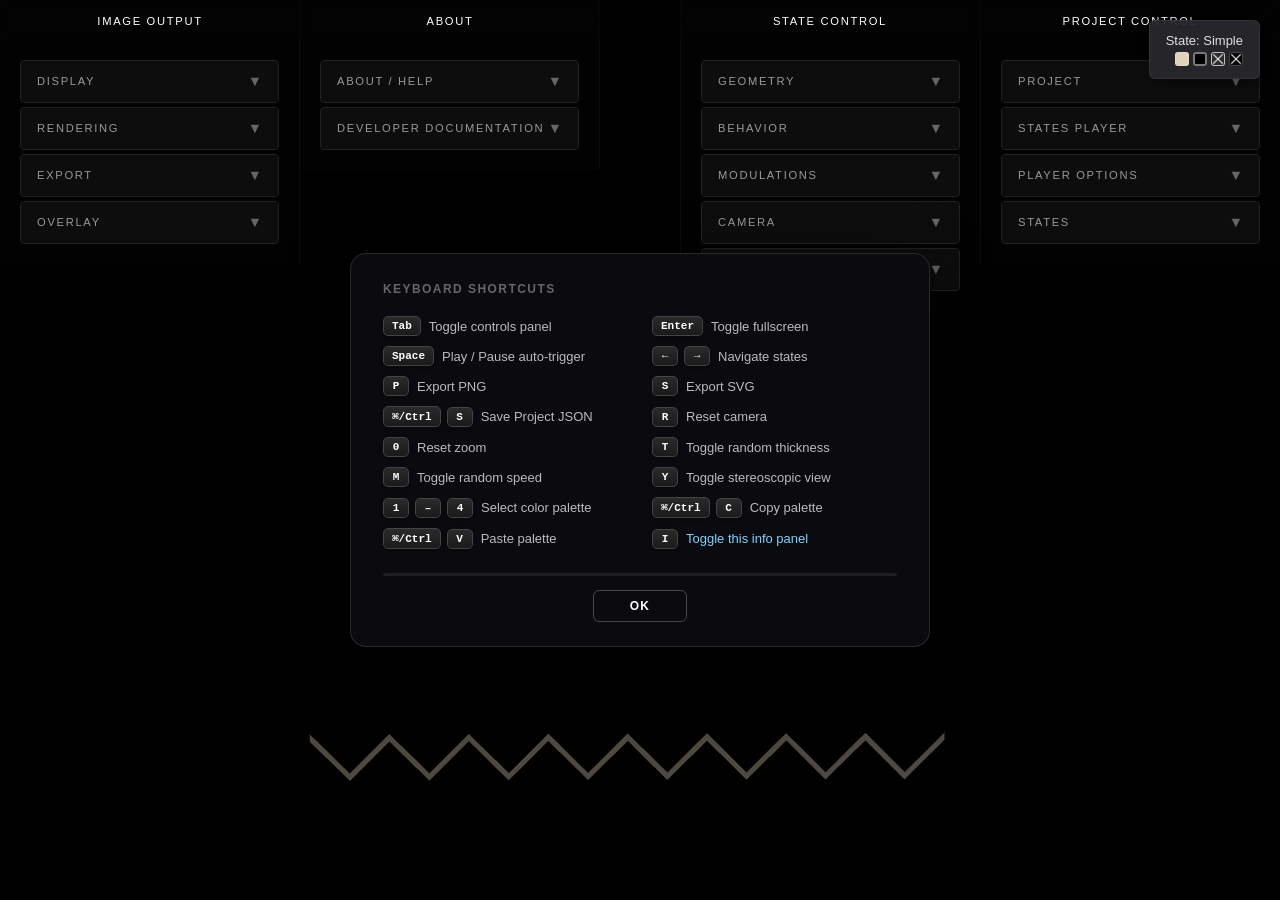
==== index.html @ f97113c0 "Still more UXUI update before decoupling." ====
<!DOCTYPE html>
<html lang="en">
<head>
  <meta charset="UTF-8">
  <meta name="viewport" content="width=device-width, initial-scale=1.0">
  <title>Mapping26</title>
  <link rel="manifest" href="manifest.json">
  <meta name="theme-color" content="#000000">
  <meta name="apple-mobile-web-app-capable" content="yes">
  <meta name="apple-mobile-web-app-status-bar-style" content="black">
  <meta name="apple-mobile-web-app-title" content="Mapping26">
  <link rel="apple-touch-icon" href="assets/icons/icon-192x192.png">

  <!-- Open Graph / Social Preview -->
  <meta property="og:type" content="website">
  <meta property="og:url" content="https://labs.delcourt.ch/mapping26/">
  <meta property="og:title" content="Mapping26">
  <meta property="og:description" content="Generative zigzag space visualizer">
  <meta property="og:image" content="https://labs.delcourt.ch/mapping26/assets/appPreview/social-preview.jpg">
  <meta property="og:image:width" content="1200">
  <meta property="og:image:height" content="630">
  <meta name="twitter:card" content="summary_large_image">
  <meta name="twitter:title" content="Mapping26">
  <meta name="twitter:description" content="Generative zigzag space visualizer">
  <meta name="twitter:image" content="https://labs.delcourt.ch/mapping26/assets/appPreview/social-preview.jpg">

  <!-- External CSS -->
  <link rel="stylesheet" href="css/main.css">
  <link rel="stylesheet" href="css/canvas.css">
  <link rel="stylesheet" href="css/controls.css?v=1.1">
  <link rel="stylesheet" href="css/states.css">
  
  <!-- External Libraries (offline-ready) -->
  <script src="lib/p5.min.js" onerror="this.onerror=null; this.src='https://cdnjs.cloudflare.com/ajax/libs/p5.js/1.9.0/p5.min.js'"></script>
  <script src="lib/CCapture.all.min.js" onerror="this.onerror=null; this.src='https://cdn.jsdelivr.net/npm/ccapture.js@1.1.0/build/CCapture.all.min.js'"></script>
  <script src="lib/jszip.min.js" onerror="this.onerror=null; this.src='https://cdnjs.cloudflare.com/ajax/libs/jszip/3.10.1/jszip.min.js'"></script>
</head>
<body>

  <!-- Top Bar Menu for Column Toggles -->
  <div class="controls-topbar">
    <div class="controls-topbar-item" data-target="controls">
      <span>Image Output</span>
    </div>
    <div class="controls-topbar-item" data-target="controls-middle">
      <span>About</span>
    </div>
    <div class="controls-topbar-item" data-target="controls-state-params">
      <span>State Control</span>
    </div>
    <div class="controls-topbar-item" data-target="controls-right">
      <span>Project Control</span>
    </div>
  </div>

  <div class="controls">

    <!-- Display -->
    <div class="section">
      <div class="section-header" data-section="display">
        <span class="section-title">Display</span>
        <span class="section-toggle">▼</span>
      </div>
      <div class="section-content">
        <div class="section-body">
          <!-- Display Window -->
          <button id="open-display-window">Add Instance</button>
        </div>
      </div>
    </div>

    <!-- Rendering -->
    <div class="section">
      <div class="section-header" data-section="rendering">
        <span class="section-title">Rendering</span>
        <span class="section-toggle">▼</span>
      </div>
      <div class="section-content">
        <div class="section-body">
          <div class="control-group">
            <label><input type="checkbox" id="framebuffer-mode" autocomplete="off">Framebuffer Resolution</label>
          </div>
          <div class="control-group">
            <label>Preset</label>
            <select id="framebuffer-preset" style="width:100%;background:#1a1a1a;border:1px solid #333;color:#ccc;padding:6px;border-radius:3px;font-size:0.85rem;cursor:pointer;">
              <!-- Options populated dynamically from config/uiPresets.json -->
            </select>
          </div>
          <div class="control-group">
            <label>Resolution</label>
            <div style="display:flex;gap:8px;">
              <input type="number" id="framebuffer-width"  value="1920" min="8" step="1" style="flex:1;min-width:0;background:#1a1a1a;border:1px solid #333;color:#ccc;padding:6px;border-radius:3px;font-size:0.85rem;" placeholder="Width"/>
              <span style="color:#666;align-self:center;">×</span>
              <input type="number" id="framebuffer-height" value="1080" min="8" step="1" style="flex:1;min-width:0;background:#1a1a1a;border:1px solid #333;color:#ccc;padding:6px;border-radius:3px;font-size:0.85rem;" placeholder="Height"/>
            </div>
          </div>
          <div class="control-group">
            <label><input type="checkbox" id="canvas-border-visible" autocomplete="off">Show Canvas Border</label>
          </div>
          <div class="control-group">
            <label><input type="checkbox" id="stereoscopic-mode" autocomplete="off">Stereoscopic View (VR)</label>
          </div>
          <div class="control-group">
            <label>Eye Separation</label>
            <div class="slider-row">
              <input type="range" id="eye-separation" min="0" max="100" value="30"/>
              <span class="value-display" id="eye-separation-val">30</span>
            </div>
          </div>
        </div>
      </div>
    </div>

    <!-- Export -->
    <div class="section">
      <div class="section-header" data-section="export">
        <span class="section-title">Export</span>
        <span class="section-toggle">▼</span>
      </div>
      <div class="section-content">
        <div class="section-body">
          <button id="export-png" class="export-btn export-btn-png">Export PNG</button>
          <button id="export-svg" class="export-btn export-btn-svg">Export SVG</button>

          <div class="control-group" style="margin-top:10px;">
            <label>Duration <span style="color:#444">(seconds)</span></label>
            <div class="slider-row">
              <input type="range" id="video-duration" min="1" max="60" value="10"/>
              <span class="value-display" id="video-duration-val">10</span>
            </div>
          </div>
          <div class="control-group">
            <label>Frame Rate <span style="color:#444">(FPS)</span></label>
            <div class="slider-row">
              <input type="range" id="video-fps" min="24" max="60" value="30"/>
              <span class="value-display" id="video-fps-val">30</span>
            </div>
          </div>
          <div class="control-group">
            <label>Format</label>
            <div style="display:flex;gap:8px;margin-top:4px;">
              <button class="cap-btn active" data-format="webm" style="flex:1;width:auto;height:auto;padding:8px;">WebM</button>
              <button class="cap-btn"        data-format="mp4"  style="flex:1;width:auto;height:auto;padding:8px;">MP4</button>
            </div>
          </div>
          <button id="export-video" style="width:100%;padding:12px;background:#5f1a1a;border:1px solid #8b2d2d;color:#ffe8e8;font-size:0.75rem;letter-spacing:0.15em;text-transform:uppercase;border-radius:4px;cursor:pointer;transition:all 0.2s;margin-top:10px;">Export Video</button>
          <div id="video-progress" style="display:none;margin-top:8px;padding:8px;background:rgba(100,50,50,0.3);border-radius:3px;font-size:0.7rem;text-align:center;color:#ffaaaa;">Recording: 0%</div>
        </div>
      </div>
    </div>

    <!-- Overlay -->
    <div class="section">
      <div class="section-header" data-section="overlay">
        <span class="section-title">Overlay</span>
        <span class="section-toggle">▼</span>
      </div>
      <div class="section-content">
        <div class="section-body">
          <!-- Overlay Preset Selector -->
          <div class="control-group" style="margin-top:12px;">
            <label>Preset</label>
            <select id="overlay-preset" style="width:100%;padding:8px;background:#1a1a1a;border:1px solid#333;color:#aaa;font-size:0.75rem;border-radius:4px;cursor:pointer;">
              <option value="">-- Select Preset --</option>
            </select>
          </div>
          
          <input type="file" id="load-overlay-input" accept=".png,.jpg,.jpeg,.svg" style="display:none;">
          
          <div style="margin-top:12px;">
            <button id="overlay-auto-fit" style="width:100%;padding:10px;background:#1a3a1a;border:1px solid #2d5f2d;color:#aaffaa;font-size:0.75rem;letter-spacing:0.12em;text-transform:uppercase;border-radius:4px;cursor:pointer;">Auto-Fit to Canvas</button>
          </div>
          <div class="control-group">
            <label>Scale <span style="color:#444">(%)</span></label>
            <div class="slider-row">
              <input type="range" id="overlay-scale" min="1" max="200" step="1" value="100"/>
              <span class="value-display" id="overlay-scale-val">100</span>
            </div>
          </div>
          <div class="control-group">
            <label>Opacity <span style="color:#444">(%)</span></label>
            <div class="slider-row">
              <input type="range" id="overlay-opacity" min="0" max="100" step="1" value="100"/>
              <span class="value-display" id="overlay-opacity-val">100</span>
            </div>
          </div>
          <div class="control-group">
            <label>Position X <span style="color:#444">(%)</span></label>
            <div class="slider-row">
              <input type="range" id="overlay-x" min="0" max="100" step="1" value="50"/>
              <span class="value-display" id="overlay-x-val">50</span>
            </div>
          </div>
          <div class="control-group">
            <label>Position Y <span style="color:#444">(%)</span></label>
            <div class="slider-row">
              <input type="range" id="overlay-y" min="0" max="100" step="1" value="50"/>
              <span class="value-display" id="overlay-y-val">50</span>
            </div>
          </div>
        </div>
      </div>
    </div>

  </div><!-- /.controls -->

  <div class="controls-middle">

    <!-- About / Help -->
    <div class="section">
      <div class="section-header" data-section="about">
        <span class="section-title">About / Help</span>
        <span class="section-toggle">▼</span>
      </div>
      <div class="section-content">
        <div class="section-body">
          <div class="lang-filter">
            <button class="lang-filter-btn active" data-lang-filter="en">English</button>
            <button class="lang-filter-btn" data-lang-filter="fr">Français</button>
          </div>
          <button id="doc-shortcuts-btn" class="about-btn">Shortcut Keys</button>
          <button id="doc-readme" class="about-btn">README</button>
          <button id="doc-manual-en" class="about-btn" data-lang="en">User Manual</button>
          <button id="doc-manual-fr" class="about-btn hidden" data-lang="fr">Manuel Utilisateur</button>
          <button id="doc-player" class="about-btn">Player README</button>
        </div>
      </div>
    </div>

    <!-- Developer Documentation -->
    <div class="section">
      <div class="section-header" data-section="dev-docs">
        <span class="section-title">Developer Documentation</span>
        <span class="section-toggle">▼</span>
      </div>
      <div class="section-content">
        <div class="section-body">
          <button id="doc-tech-en" class="about-btn" data-lang="en">Technical Documentation</button>
          <button id="doc-tech-fr" class="about-btn hidden" data-lang="fr">Documentation Technique</button>
          <button id="doc-projection-en" class="about-btn" data-lang="en">Projection Matrix Guide</button>
          <button id="doc-projection-fr" class="about-btn hidden" data-lang="fr">Guide Matrices de Projection</button>
          <button id="doc-transitions-en" class="about-btn" data-lang="en">Transition System</button>
          <button id="doc-transitions-fr" class="about-btn hidden" data-lang="fr">Système de Transitions</button>
          <button id="doc-spaceflow" class="about-btn">SpaceFlow Architecture</button>
          <button id="doc-migration" class="about-btn">Migration Strategy</button>
          <button id="doc-patch-system-en" class="about-btn" data-lang="en">Patch System Architecture</button>
          <button id="doc-patch-system-fr" class="about-btn hidden" data-lang="fr">Architecture Système de Patches</button>
          <button id="doc-preset-format" class="about-btn">Preset JSON Format</button>
          <button id="doc-update-presets" class="about-btn">Update Presets Guide</button>
        </div>
      </div>
    </div>

  </div><!-- /.controls-middle -->

  <div class="controls-state-params">

    <!-- Geometry -->
    <div class="section">
      <div class="section-header" data-section="geometry">
        <span class="section-title">Geometry</span>
        <span class="section-toggle">▼</span>
      </div>
      <div class="section-content">
        <div class="section-body">
          <div class="control-group">
            <label>Line Thickness</label>
            <div class="slider-row">
              <input type="range" id="thickness" min="2" max="40" step="0.1" value="24"/>
              <span class="value-display" id="thickness-val">24</span>
            </div>
          </div>
          <div class="control-group">
            <label>Z-Plane Rotation</label>
            <div class="slider-row">
              <input type="range" id="emitter-rotation" min="0" max="360" value="0"/>
              <span class="value-display" id="emitter-rotation-val">0</span>
            </div>
          </div>
          <div class="control-group">
            <label>Scale <span style="color:#444">(%)</span></label>
            <div class="slider-row">
              <input type="range" id="geometry-scale" min="100" max="400" value="100"/>
              <span class="value-display" id="geometry-scale-val">100</span>
            </div>
          </div>
          <div class="control-group">
            <label>Fade Duration <span style="color:#444">(seconds)</span></label>
            <div class="slider-row">
              <input type="range" id="fade-duration" min="0.1" max="3.0" step="0.1" value="1.0"/>
              <span class="value-display" id="fade-duration-val">1.0</span>
            </div>
          </div>

        </div>
      </div>
    </div>

    <!-- Behavior -->
    <div class="section">
      <div class="section-header" data-section="behavior">
        <span class="section-title">Behavior</span>
        <span class="section-toggle">▼</span>
      </div>
      <div class="section-content">
        <div class="section-body">
          <div class="control-group">
            <label>Emit Rate <span style="color:#444">(lines/sec)</span></label>
            <div class="slider-row">
              <input type="range" id="emit-rate" min="0.1" max="10" step="0.1" value="1.5"/>
              <span class="value-display" id="emit-rate-val">1.5</span>
            </div>
          </div>
          <div class="control-group">
            <label>Speed <span style="color:#444">(px/sec)</span></label>
            <div class="slider-row">
              <input type="range" id="speed" min="10" max="500" value="80"/>
              <span class="value-display" id="speed-val">80</span>
            </div>
          </div>
        </div>
      </div>
    </div>

    <!-- Modulations -->
    <div class="section">
      <div class="section-header" data-section="modulations">
        <span class="section-title">Modulations</span>
        <span class="section-toggle">▼</span>
      </div>
      <div class="section-content">
        <div class="section-body">
          <div class="control-group">
            <label><input type="checkbox" id="random-thickness" autocomplete="off">Random Thickness</label>
          </div>
          <div class="control-group">
            <label>Thickness Range <span style="color:#444">(% of base)</span></label>
            <div class="range-slider-container">
              <div class="slider-track-line"></div>
              <input type="range" id="thickness-range-min" min="10" max="400" value="10"/>
              <input type="range" id="thickness-range-max" min="10" max="400" value="200"/>
            </div>
            <div class="range-values">
              <span id="thickness-range-min-val">10%</span>
              <span id="thickness-range-max-val">200%</span>
            </div>
          </div>
          <div class="control-group">
            <label><input type="checkbox" id="random-speed" autocomplete="off">Random Speed</label>
          </div>
          <div class="control-group">
            <label>Speed Range <span style="color:#444">(% of base)</span></label>
            <div class="range-slider-container">
              <div class="slider-track-line"></div>
              <input type="range" id="speed-range-min" min="50" max="200" value="50"/>
              <input type="range" id="speed-range-max" min="50" max="200" value="150"/>
            </div>
            <div class="range-values">
              <span id="speed-range-min-val">50%</span>
              <span id="speed-range-max-val">150%</span>
            </div>
          </div>
        </div>
      </div>
    </div>

    <!-- Camera -->
    <div class="section">
      <div class="section-header" data-section="view">
        <span class="section-title">Camera</span>
        <span class="section-toggle">▼</span>
      </div>
      <div class="section-content">
        <div class="section-body">
          <div class="control-group">
            <label>Field of View</label>
            <div class="slider-row">
              <input type="range" id="fov" min="0.01" max="180" value="60"/>
              <span class="value-display" id="fov-val">60</span>
            </div>
          </div>
          <div class="control-group">
            <label>Clipping Planes</label>
            <div class="range-slider-container">
              <div class="slider-track-line"></div>
              <input type="range" id="near" min="0.01" max="500"   value="0.01"/>
              <input type="range" id="far"  min="500"  max="5000" value="5000"/>
            </div>
            <div class="range-values">
              <span>Near: <span id="near-val">0.01</span></span>
              <span>Far: <span id="far-val">5000</span></span>
            </div>
          </div>
        </div>
      </div>
    </div>

    <!-- Color Palettes -->
    <div class="section">
      <div class="section-header" data-section="palettes">
        <span class="section-title">Color Palettes</span>
        <span class="section-toggle">▼</span>
      </div>
      <div class="section-content">
        <div class="section-body">
          <!-- Palette Selector -->
          <div class="control-group">
            <label>Active Palette</label>
            <div class="palette-selector">
              <button class="palette-btn active" data-palette="0">1</button>
              <button class="palette-btn" data-palette="1">2</button>
              <button class="palette-btn" data-palette="2">3</button>
              <button class="palette-btn" data-palette="3">4</button>
            </div>
            
            <!-- Copy/Paste Palette Buttons -->
            <div class="palette-actions">
              <button id="copy-palette-btn" class="palette-action-btn" title="Copy current palette">
                Copy
              </button>
              <button id="paste-palette-btn" class="palette-action-btn" title="Paste to current palette" disabled>
                Paste
              </button>
            </div>
          </div>
          
          <!-- Color Slots -->
          <div class="palette-editor">
            <div class="color-slot" data-slot="0">
              <label>Color 1</label>
              <div class="color-controls">
                <input type="color" class="color-picker" data-slot="0" value="#000000"/>
                <select class="color-role" data-slot="0">
                  <option value="background">Background</option>
                  <option value="line">Line</option>
                  <option value="none">None</option>
                </select>
              </div>
            </div>
            
            <div class="color-slot" data-slot="1">
              <label>Color 2</label>
              <div class="color-controls">
                <input type="color" class="color-picker" data-slot="1" value="#ffffff"/>
                <select class="color-role" data-slot="1">
                  <option value="background">Background</option>
                  <option value="line" selected>Line</option>
                  <option value="none">None</option>
                </select>
              </div>
            </div>
            
            <div class="color-slot" data-slot="2">
              <label>Color 3</label>
              <div class="color-controls">
                <input type="color" class="color-picker" data-slot="2" value="#888888"/>
                <select class="color-role" data-slot="2">
                  <option value="background">Background</option>
                  <option value="line" selected>Line</option>
                  <option value="none">None</option>
                </select>
              </div>
            </div>
            
            <div class="color-slot" data-slot="3">
              <label>Color 4</label>
              <div class="color-controls">
                <input type="color" class="color-picker" data-slot="3" value="#cccccc"/>
                <select class="color-role" data-slot="3">
                  <option value="background">Background</option>
                  <option value="line" selected>Line</option>
                  <option value="none">None</option>
                </select>
              </div>
            </div>
          </div>
          
          <!-- Z-Offset Slider -->
          <div class="control-group">
            <label>Color Depth Separation <span style="color:#444">(0-500)</span></label>
            <div class="slider-row">
              <input type="range" id="color-slot-z-offset" min="0" max="500" step="10" value="100"/>
              <span class="value-display" id="color-slot-z-offset-val">100</span>
            </div>
          </div>
        </div>
      </div>
    </div>

  </div><!-- /.controls-state-params -->

  <div class="controls-right">

    <!-- Project -->
    <div class="section">
      <div class="section-header" data-section="file">
        <span class="section-title">Project</span>
        <span class="section-toggle">▼</span>
      </div>
      <div class="section-content">
        <div class="section-body">
          <!-- Project Name Display -->
          <div id="project-name-display" style="display:none;padding:10px;background:#0a0a0a;">
            <div id="project-name-text" style="font-size:0.85rem;color:#fff;font-weight:700;word-break:break-word;"></div>
          </div>
          
          <!-- Save/Load JSON -->
          <div style="display: flex; gap: 8px;">
            <button id="save-json" style="flex:1;padding:10px;background:#1a3a1a;border:1px solid #2d5f2d;color:#aaffaa;font-size:0.75rem;letter-spacing:0.12em;text-transform:uppercase;border-radius:4px;cursor:pointer;">Save</button>
            <button id="load-json" style="flex:1;padding:10px;background:#1a1a3a;border:1px solid #2d2d5f;color:#aaaaff;font-size:0.75rem;letter-spacing:0.12em;text-transform:uppercase;border-radius:4px;cursor:pointer;">Load</button>
            <input type="file" id="load-json-input" accept=".json" style="display:none;">
          </div>
          
          <!-- Export Format -->
          <div style="margin-top:12px;padding:10px;background:#1a1a1a;border:1px solid #333;">
            <label style="display:block;font-size:0.7rem;color:#888;text-transform:uppercase;letter-spacing:0.08em;margin-bottom:6px;">Export Format</label>
            <select id="export-format" style="width:100%;padding:8px;background:#0a0a0a;border:1px solid #333;color:#ccc;font-size:0.75rem;font-family:inherit;cursor:pointer;">
              <option value="project">Project (full v2.0 with states)</option>
              <option value="states">States Files (individual JSON files)</option>
            </select>
          </div>
          

        </div>
      </div>
    </div>

    <!-- States player -->
    <div class="section">
      <div class="section-header" data-section="states-player">
        <span class="section-title">States player</span>
        <span class="section-toggle">▼</span>
      </div>
      <div class="section-content">
        <div class="section-body">
          <!-- Auto-Trigger Status (shown when auto-trigger is active) -->
          <div id="auto-trigger-status" class="auto-trigger-status" style="display: none;">
            <div class="status-current">
              <span class="status-label-small">Current:</span>
              <span id="current-state-name" class="current-state-name">—</span>
            </div>
            <div class="status-header">
              <span class="status-label">Next:</span>
              <span id="next-state-name" class="next-state-name">Random State</span>
            </div>
            <div class="progress-bar-container" id="progress-bar-container">
              <div id="progress-bar-fill" class="progress-bar-fill"></div>
              <div id="progress-bar-thumb" class="progress-bar-thumb"></div>
            </div>
            <div class="status-footer">
              <span id="countdown-display" class="countdown-display">0s</span>
              <div class="status-controls">
                <button id="auto-trigger-previous" class="status-control-btn" title="Previous State">⏮</button>
                <button id="auto-trigger-play-pause" class="status-control-btn" title="Play/Pause">⏸</button>
                <button id="auto-trigger-reset" class="status-control-btn" title="Reset Timer">↻</button>
                <button id="auto-trigger-skip" class="status-control-btn" title="Skip to Next">⏭</button>
              </div>
            </div>
          </div>
        </div>
      </div>
    </div>

    <!-- Player options -->
    <div class="section">
      <div class="section-header" data-section="player-options">
        <span class="section-title">Player options</span>
        <span class="section-toggle">▼</span>
      </div>
      <div class="section-content">
        <div class="section-body">
          <!-- Global Speed Control -->
          <div class="control-group">
            <label>Global Speed</label>
            <div class="slider-row">
              <input type="range" id="ambient-speed-master" min="5" max="100" value="100"/>
              <span class="value-display"><span id="ambient-speed-master-val">100</span>%</span>
            </div>
          </div>
          
          <!-- Transition Duration Controls -->
          <div style="margin-top: 16px; padding-top: 16px; border-top: 1px solid #333;">
            <div class="control-group">
              <label>State Transition <span style="color:#444">(seconds)</span></label>
              <div class="slider-row">
                <input type="range" id="state-transition-duration" min="0" max="240" step="1" value="180"/>
                <span class="value-display" id="state-transition-duration-val">180</span>
              </div>
            </div>
            <div class="control-group">
              <label>Color Transition <span style="color:#444">(seconds)</span></label>
              <div class="slider-row">
                <input type="range" id="color-transition-duration" min="0" max="30" step="0.1" value="3"/>
                <span class="value-display" id="color-transition-duration-val">3</span>
              </div>
            </div>
            <div class="control-group">
              <label>Color Random Seed <span style="color:#444">(1-9999)</span></label>
              <div class="slider-row">
                <input type="range" id="color-random-seed" min="1" max="9999" step="1" value="1"/>
                <span class="value-display" id="color-random-seed-val">1</span>
              </div>
            </div>
          </div>
          
          <!-- Auto-Trigger Controls -->
          <div style="margin-top: 16px; padding-top: 16px; border-top: 1px solid #333;">
            <div class="control-group">
              <label><input type="checkbox" id="auto-trigger-states" autocomplete="off"> Auto-Trigger Frq (s)</label>
            </div>
            <div class="control-group">
              <!-- <label> Frq<span style="color:#444">(s)</span></label> -->
              <div class="slider-row">
                <input type="range" id="auto-trigger-frequency" min="5" max="240" step="1" value="30"/>
                <span class="value-display" id="auto-trigger-frequency-val">30</span>
              </div>
            </div>
          </div>
        </div>
      </div>
    </div>

    <!-- States -->
    <div class="section">
      <div class="section-header" data-section="states">
        <span class="section-title">States</span>
        <span class="section-toggle">▼</span>
      </div>
      <div class="section-content">
        <div class="section-body">
          <!-- State Management -->
          <div class="state-panel">
            <div id="state-list-container" class="state-list-container">
              <!-- States will be dynamically inserted here -->
            </div>
            
            <div class="state-controls">
              <button id="new-state-btn" class="state-control-btn new-state">
                <span class="icon-new"></span> New
              </button>
              <button id="import-state-btn" class="state-control-btn">
                <span class="icon-import"></span> Import
              </button>
              <button id="export-all-states-btn" class="state-control-btn">
                <span class="icon-export"></span> Export All
              </button>
            </div>
          </div>
        </div>
      </div>
    </div>

  </div><!-- /.controls-right -->

  <div id="canvas-container">
    <div id="canvas-wrapper"></div>
    <!-- Overlay images: mono mode uses overlay-image, stereo mode uses overlay-image-left/right -->
    <img id="overlay-image" class="overlay-image overlay-mono" style="position:absolute;pointer-events:none;display:none;z-index:1000;transform-origin:center center;" />
    <img id="overlay-image-left" class="overlay-image overlay-stereo" style="position:absolute;pointer-events:none;display:none;z-index:1000;transform-origin:center center;" />
    <img id="overlay-image-right" class="overlay-image overlay-stereo" style="position:absolute;pointer-events:none;display:none;z-index:1000;transform-origin:center center;" />
  </div>

  <!-- Main Application Module -->
  <script type="module" src="js/main.js"></script>

  <!-- Keyboard Shortcuts Toast -->
  <div id="shortcuts-toast" class="shortcuts-toast">
    <div class="shortcuts-toast-inner">
      <h3 class="shortcuts-toast-title">Keyboard Shortcuts</h3>
      <div class="shortcuts-toast-grid">
        <div class="shortcuts-toast-item"><kbd>Tab</kbd><span>Toggle controls panel</span></div>
        <div class="shortcuts-toast-item"><kbd>Enter</kbd><span>Toggle fullscreen</span></div>
        <div class="shortcuts-toast-item"><kbd>Space</kbd><span>Play / Pause auto-trigger</span></div>
        <div class="shortcuts-toast-item"><kbd>←</kbd><kbd>→</kbd><span>Navigate states</span></div>
        <div class="shortcuts-toast-item"><kbd>P</kbd><span>Export PNG</span></div>
        <div class="shortcuts-toast-item"><kbd>S</kbd><span>Export SVG</span></div>
        <!-- <div class="shortcuts-toast-item"><kbd>D</kbd><span>Export depth map</span></div> -->
        <div class="shortcuts-toast-item"><kbd>⌘/Ctrl</kbd><kbd>S</kbd><span>Save Project JSON</span></div>
        <div class="shortcuts-toast-item"><kbd>R</kbd><span>Reset camera</span></div>
        <div class="shortcuts-toast-item"><kbd>0</kbd><span>Reset zoom</span></div>
        <div class="shortcuts-toast-item"><kbd>T</kbd><span>Toggle random thickness</span></div>
        <div class="shortcuts-toast-item"><kbd>M</kbd><span>Toggle random speed</span></div>
        <div class="shortcuts-toast-item"><kbd>Y</kbd><span>Toggle stereoscopic view</span></div>
        <div class="shortcuts-toast-item"><kbd>1</kbd><kbd>–</kbd><kbd>4</kbd><span>Select color palette</span></div>
        <div class="shortcuts-toast-item"><kbd>⌘/Ctrl</kbd><kbd>C</kbd><span>Copy palette</span></div>
        <div class="shortcuts-toast-item"><kbd>⌘/Ctrl</kbd><kbd>V</kbd><span>Paste palette</span></div>
        <div class="shortcuts-toast-item"><kbd>I</kbd><span style="color: #7dd3fc;">Toggle this info panel</span></div>
      </div>
      <div class="shortcuts-toast-footer">
        <div class="shortcuts-toast-timer"><div class="shortcuts-toast-timer-bar"></div></div>
        <button id="shortcuts-toast-ok" class="shortcuts-toast-ok">OK</button>
      </div>
    </div>
  </div>

  <!-- PWA Service Worker -->
  <script>
    if ('serviceWorker' in navigator) {
      window.addEventListener('load', () => {
        navigator.serviceWorker.register('./sw.js').catch(err => {
          console.warn('Service worker registration failed:', err);
        });
      });
    }
  </script>

</body>
</html>
---- css/main.css ----
/* ═══════════════════════════════════════════════════════════════════════════
   SPACEFLOW - Main Styles
   Base styles, layout, and global elements
   ═══════════════════════════════════════════════════════════════════════════ */

*, *::before, *::after {
  box-sizing: border-box;
  margin: 0;
  padding: 0;
}

body {
  background: #1b1b1b;
  color: #e8e8e8;
  font-family: Arial, sans-serif;
  display: flex;
  flex-direction: row;
  align-items: flex-start;
  min-height: 100vh;
  gap: 0;
  padding: 0;
  overflow: hidden;
  transition: background 2s ease-in-out;
}

body.fullscreen {
  background: #000;
}

body.ui-hidden {
  cursor: none !important;
}

body.ui-hidden * {
  cursor: none !important;
}

/* Hide cursor in fullscreen after inactivity */
body.hide-cursor,
body.hide-cursor * {
  cursor: none !important;
}

#canvas-container {
  position: fixed;
  top: 0;
  left: 0;
  width: 100vw;
  height: 100vh;
  z-index: 1;
  display: flex;
  justify-content: center;
  align-items: center;
}

/* ═══════════════════════════════════════════════════════════════════════════
   STARTUP KEYBOARD SHORTCUTS TOAST
   ═══════════════════════════════════════════════════════════════════════════ */

.shortcuts-toast {
  position: fixed;
  top: 50%;
  left: 50%;
  transform: translate(-50%, -50%);
  z-index: 4000;
  transition: opacity 0.4s ease, visibility 0.4s ease;
}

.shortcuts-toast.hidden {
  opacity: 0;
  visibility: hidden;
  pointer-events: none;
}

.shortcuts-toast-inner {
  background: rgba(12, 12, 16, 0.96);
  border: 1px solid rgba(255, 255, 255, 0.12);
  border-radius: 16px;
  padding: 28px 32px 24px;
  max-width: 580px;
  width: 90vw;
  backdrop-filter: blur(12px);
  box-shadow: 0 24px 64px rgba(0, 0, 0, 0.8);
}

.shortcuts-toast-title {
  font-size: 12px;
  font-weight: 700;
  color: #666;
  text-transform: uppercase;
  letter-spacing: 0.12em;
  margin-bottom: 20px;
}

.shortcuts-toast-grid {
  display: grid;
  grid-template-columns: 1fr 1fr;
  gap: 10px 24px;
  margin-bottom: 24px;
}

.shortcuts-toast-item {
  display: flex;
  align-items: center;
  gap: 6px;
  font-size: 13px;
  color: #bbb;
}

.shortcuts-toast-item span {
  margin-left: 2px;
}

.shortcuts-toast-item kbd {
  background: linear-gradient(180deg, #2a2a2a 0%, #1a1a1a 100%);
  color: #fff;
  padding: 3px 8px;
  border-radius: 5px;
  font-family: 'Monaco', 'Courier New', monospace;
  font-size: 11px;
  font-weight: 600;
  border: 1px solid #444;
  box-shadow: 0 2px 4px rgba(0, 0, 0, 0.3);
  min-width: 26px;
  text-align: center;
  display: inline-block;
  flex-shrink: 0;
}

.shortcuts-toast-footer {
  display: flex;
  flex-direction: column;
  align-items: center;
  gap: 14px;
}

.shortcuts-toast-timer {
  width: 100%;
  height: 3px;
  background: rgba(255, 255, 255, 0.08);
  border-radius: 2px;
  overflow: hidden;
}

.shortcuts-toast-timer-bar {
  height: 100%;
  width: 100%;
  background: #4a9eff;
  border-radius: 2px;
  transform-origin: left;
  animation: shortcuts-timer 25s linear forwards;
}

@keyframes shortcuts-timer {
  from { transform: scaleX(1); }
  to   { transform: scaleX(0); }
}

.shortcuts-toast-ok {
  background: transparent;
  color: #fff;
  border: 1px solid rgba(255, 255, 255, 0.25);
  padding: 8px 36px;
  font-size: 12px;
  font-weight: 600;
  border-radius: 6px;
  cursor: pointer;
  transition: background 0.2s ease, border-color 0.2s ease;
  text-transform: uppercase;
  letter-spacing: 0.1em;
}

.shortcuts-toast-ok:hover {
  background: rgba(255, 255, 255, 0.1);
  border-color: rgba(255, 255, 255, 0.45);
}

.shortcuts-toast-ok:active {
  background: rgba(255, 255, 255, 0.05);
}

/* ═══════════════════════════════════════════════════════════════════════════
   MINI NOTIFICATION TOAST
   ═══════════════════════════════════════════════════════════════════════════ */

#mini-toast-container {
  position: fixed;
  top: 20px;
  right: 20px;
  z-index: 5000;
  display: flex;
  flex-direction: column;
  align-items: flex-end;
  gap: 8px;
  pointer-events: none;
  transition: right 0.3s ease;
}

/* Offset when right control panel is hovered */
body.right-controls-hovered #mini-toast-container {
  right: 294px;
}

.mini-toast {
  background: rgba(40, 40, 45, 0.95);
  border: 1px solid rgba(64, 64, 64, 0.5);
  border-radius: 6px;
  padding: 12px 16px;
  color: #e0e0e0;
  font-size: 13px;
  font-weight: 500;
  box-shadow: 0 4px 12px rgba(0, 0, 0, 0.4);
  display: flex;
  align-items: center;
  gap: 8px;
  overflow: hidden;
  animation: mini-toast-in 0.3s ease-out forwards;
  pointer-events: none;
}

.mini-toast.fade-out {
  animation: mini-toast-out 0.3s ease-out forwards;
}

@keyframes mini-toast-in {
  from { opacity: 0; }
  to   { opacity: 1; }
}

@keyframes mini-toast-out {
  from { opacity: 1; }
  to   { opacity: 0; }
}
---- css/canvas.css ----
/* ═══════════════════════════════════════════════════════════════════════════
   SPACEFLOW - Canvas Styles
   Canvas wrapper, stereoscopic mode, and framebuffer styles
   ═══════════════════════════════════════════════════════════════════════════ */

#canvas-wrapper {
  position: relative; /* Needed for overlay positioning */
  background: #000;
  overflow: visible; /* Changed from hidden to allow overlay positioning */
  box-shadow: none;
  width: 100%;
  height: 100%;
  display: flex;
  justify-content: center;
  align-items: center;
  flex-direction: column;
  transition: width 0.3s ease-out, height 0.3s ease-out;
  padding: 2px;
}

#canvas-wrapper.framebuffer-mode {
  width: auto;
  height: auto;
  outline: 1px solid #555555;
  outline-offset: 0;
  padding: 2px;
  transition: width 0.3s ease-out, height 0.3s ease-out;
}

#canvas-wrapper.stereoscopic {
  flex-direction: column;
  gap: 0;
}

.stereo-container {
  display: flex;
  flex-direction: row;
  gap: 0;
  justify-content: center;
  align-items: center;
  width: 100%;
  height: 100%;
  max-width: 100%;
  max-height: 100%;
  overflow: visible;
  transition: width 0.3s ease-out, height 0.3s ease-out;
}

.stereo-eye {
  flex: 1;
  display: flex;
  flex-direction: column;
  align-items: center;
  justify-content: center;
  height: 100%;
  width: 50%;
  overflow: visible;
  min-width: 0;
  /* outline: 1.5px solid rgb(0, 255, 0); */
  outline-offset: 0;
  position: relative;
  transition: width 0.3s ease-out, height 0.3s ease-out;
  padding: 2px;
}

.stereo-eye::after {
  content: '';
  position: absolute;
  bottom: 10px;
  left: 50%;
  width: 25px;
  height: 25px;
  background: rgb(0, 255, 0);
  pointer-events: none;
  border-radius: 50%;
  transform: translate(-50%, 10%);
  transition: opacity 0.3s ease-out;
}

/* Child canvas containers */
#mono-canvas,
#left-canvas,
#right-canvas {
  width: 100%;
  height: 100%;
  display: flex;
  justify-content: center;
  align-items: center;
  transition: width 0.3s ease-out, height 0.3s ease-out;
}

#canvas-wrapper canvas {
  display: block;
  cursor: grab;
}

/* In non-framebuffer mode, canvas fills the container */
#canvas-wrapper:not(.framebuffer-mode) canvas {
  width: 100%;
  height: 100%;
}

/* Canvas border - applies to all modes */
#canvas-wrapper canvas {
  border: 1px solid var(--canvas-border-color, #adff2f);
}

#canvas-wrapper.canvas-border-hidden canvas {
  border: none;
}

/* Canvas sizing is handled dynamically via JS */

#canvas-wrapper canvas.dragging {
  cursor: none !important;
}

/* Override cursor in fullscreen when hiding */
.hide-cursor #canvas-wrapper canvas,
body.hide-cursor #canvas-wrapper canvas,
html.hide-cursor #canvas-wrapper canvas,
:fullscreen.hide-cursor #canvas-wrapper canvas,
:-moz-full-screen.hide-cursor #canvas-wrapper canvas,
:-webkit-full-screen.hide-cursor #canvas-wrapper canvas {
  cursor: none !important;
}
---- css/controls.css ----
/* ═══════════════════════════════════════════════════════════════════════════
   SPACEFLOW - Controls Panel Styles
   All UI control elements, sliders, buttons, sections
   ═══════════════════════════════════════════════════════════════════════════ */

/* Top Bar Menu for Column Toggles */
.controls-topbar {
  position: fixed;
  top: 0;
  left: 0;
  right: 0;
  height: 40px;
  z-index: 100;
  pointer-events: none;
  transition: opacity 0.3s ease, transform 0.3s ease;
}

/* Hide top bar when global UI is hidden */
body.global-ui-hidden .controls-topbar {
  opacity: 0;
  transform: translateY(-100%);
  pointer-events: none;
}

.controls-topbar-item {
  position: absolute;
  top: 0;
  width: 300px;
  height: 40px;
  display: flex;
  align-items: center;
  justify-content: center;
  font-size: 0.7rem;
  letter-spacing: 0.15em;
  text-transform: uppercase;
  color: #999;
  cursor: pointer;
  transition: color 0.2s ease, background 0.2s ease, border 0.2s ease;
  pointer-events: auto;
  outline: none;
  user-select: none;
  border-top: 2px solid transparent;
}

/* Position each item to align with its column */
.controls-topbar-item[data-target="controls"] {
  left: 0;
}

.controls-topbar-item[data-target="controls-middle"] {
  left: 300px;
}

.controls-topbar-item[data-target="controls-state-params"] {
  right: 300px;
}

.controls-topbar-item[data-target="controls-right"] {
  right: 0;
}

.controls-topbar-item:hover {
  border-top: 2px solid #17185f;
}

.controls-topbar-item:active {
  border-top: 2px solid #2e58ffaa;
}

.controls-topbar-item.active {
  color: #fff;
  background: rgba(10, 10, 10, 0.25);
  backdrop-filter: blur(10px);
}

/* Adjust control panels height */
.controls,
.controls-middle,
.controls-state-params,
.controls-right {
  max-height: 100vh;
}

/* Shared styles for all control panels */
.controls,
.controls-middle,
.controls-state-params,
.controls-right {
  display: flex;
  flex-direction: column;
  gap: 4px;
  width: 300px;
  min-width: 300px;
  background: rgba(10, 10, 10, 0.25);
  backdrop-filter: blur(10px);
  padding: 20px;
  padding-top: 60px;
  overflow-y: auto;
  transition: transform 0.3s ease, opacity 0.3s ease;
  position: fixed;
  top: 0;
  z-index: 10;
  scrollbar-width: none;
  -ms-overflow-style: none;
  opacity: 1;
}

/* Reduced opacity after startup when not hovered */
.controls:not(.startup-visible):not(:hover):not(.hidden):not(.topbar-hovered),
.controls-middle:not(.startup-visible):not(:hover):not(.hidden):not(.topbar-hovered),
.controls-state-params:not(.startup-visible):not(:hover):not(.hidden):not(.topbar-hovered),
.controls-right:not(.startup-visible):not(:hover):not(.hidden):not(.topbar-hovered) {
  opacity: 0.24;
}

.controls::-webkit-scrollbar,
.controls-middle::-webkit-scrollbar,
.controls-state-params::-webkit-scrollbar,
.controls-right::-webkit-scrollbar {
  display: none;
}

/* Left panel positioning */
.controls {
  left: 0;
  border-right: 1px solid rgba(34, 34, 34, 0.3);
}

.controls.hidden {
  transform: translateY(-100%);
  opacity: 0;
  pointer-events: none;
}

/* Global UI hidden - hide all panels regardless of individual state */
body.global-ui-hidden .controls {
  transform: translateY(-100%);
  opacity: 0;
  pointer-events: none;
}

/* Left-middle panel positioning - Documentation */
.controls-middle {
  left: 300px;
  border-right: 1px solid rgba(34, 34, 34, 0.3);
}

.controls-middle.hidden {
  transform: translateY(-100%);
  opacity: 0;
  pointer-events: none;
}

body.global-ui-hidden .controls-middle {
  transform: translateY(-100%);
  opacity: 0;
  pointer-events: none;
}

/* Right-middle panel positioning - State-specific parameters */
.controls-state-params {
  right: 300px;
  border-left: 1px solid rgba(34, 34, 34, 0.3);
}

.controls-state-params.hidden {
  transform: translateY(-100%);
  opacity: 0;
  pointer-events: none;
}

body.global-ui-hidden .controls-state-params {
  transform: translateY(-100%);
  opacity: 0;
  pointer-events: none;
}

/* Right panel positioning - Project management */
.controls-right {
  right: 0;
  border-left: 1px solid rgba(34, 34, 34, 0.3);
}

.controls-right.hidden {
  transform: translateY(-100%);
  opacity: 0;
  pointer-events: none;
}

body.global-ui-hidden .controls-right {
  transform: translateY(-100%);
  opacity: 0;
  pointer-events: none;
}

.control-group {
  display: flex;
  flex-direction: column;
  gap: 10px;
}

/* ── Labels ── */
label {
  font-size: 0.65rem;
  letter-spacing: 0.2em;
  text-transform: uppercase;
  color: #666;
}

/* ── Checkboxes ── */
input[type="checkbox"] {
  appearance: none;
  -webkit-appearance: none;
  width: 16px;
  height: 16px;
  border: 2px solid #444;
  border-radius: 3px;
  background: #1a1a1a;
  cursor: pointer;
  position: relative;
  margin-right: 8px;
  transition: all 0.2s;
}

input[type="checkbox"]:hover {
  border-color: #0087ff;
}

input[type="checkbox"]:checked {
  background: #0087ff;
  border-color: #0087ff;
}

input[type="checkbox"]:checked::after {
  content: '';
  position: absolute;
  left: 4px;
  top: 1px;
  width: 4px;
  height: 8px;
  border: solid #fff;
  border-width: 0 2px 2px 0;
  transform: rotate(45deg);
}

/* ── Sliders ── */
.slider-row {
  display: flex;
  align-items: center;
  gap: 14px;
}

input[type="range"] {
  -webkit-appearance: none;
  appearance: none;
  flex: 1;
  height: 12px;
  background: transparent;
  border-radius: 2px;
  outline: none;
  cursor: pointer;
}

input[type="range"]::-webkit-slider-runnable-track {
  width: 100%;
  height: 2px;
  background: #2a2a2a;
  border-radius: 2px;
}

input[type="range"]::-moz-range-track {
  width: 100%;
  height: 2px;
  background: #2a2a2a;
  border-radius: 2px;
}

input[type="range"]::-webkit-slider-thumb {
  -webkit-appearance: none;
  width: 12px;
  height: 12px;
  border-radius: 50%;
  background: #0087ff;
  border: 2px solid #0a0a0a;
  box-shadow: 0 0 0 1px #444;
  cursor: pointer;
  transition: transform 0.1s;
  margin-top: -5px;
  transform: translateY(0.5px);
}

input[type="range"]::-moz-range-thumb {
  width: 12px;
  height: 12px;
  border-radius: 50%;
  background: #0087ff;
  border: 2px solid #0a0a0a;
  box-shadow: 0 0 0 1px #444;
  cursor: pointer;
  transition: transform 0.1s;
  border: none;
  transform: translateY(0.5px);
}

input[type="range"]::-webkit-slider-thumb:hover {
  transform: translateY(0.5px) scale(1.3);
}

input[type="range"]::-moz-range-thumb:hover {
  transform: translateY(0.5px) scale(1.3);
}

/* ── Disabled slider state ── */
input[type="range"]:disabled {
  opacity: 0.4;
  cursor: not-allowed;
}

input[type="range"]:disabled::-webkit-slider-thumb {
  cursor: not-allowed;
  background: #555;
}

input[type="range"]:disabled::-moz-range-thumb {
  cursor: not-allowed;
  background: #555;
}

input[type="range"]:disabled::-webkit-slider-thumb:hover {
  transform: translateY(0.5px) scale(1);
}

input[type="range"]:disabled::-moz-range-thumb:hover {
  transform: translateY(0.5px) scale(1);
}

.value-display.disabled {
  opacity: 0.4;
  color: #555;
}

/* ── Dual-range slider container ── */
.range-slider-container {
  position: relative;
  width: 100%;
  height: 12px;
}

.slider-track-line {
  position: absolute;
  top: 5px;
  left: 0;
  right: 0;
  height: 2px;
  background: #2a2a2a;
  border-radius: 2px;
  z-index: 1;
  pointer-events: none;
}

.range-slider-container input[type="range"] {
  position: absolute;
  top: 0;
  left: 0;
  width: 100%;
  pointer-events: none;
  z-index: 2;
}

.range-slider-container input[type="range"]::-webkit-slider-runnable-track {
  background: transparent;
}

.range-slider-container input[type="range"]::-moz-range-track {
  background: transparent;
}

.range-slider-container input[type="range"]::-webkit-slider-thumb {
  pointer-events: auto;
}

.range-slider-container input[type="range"]::-moz-range-thumb {
  pointer-events: auto;
}

/* ── Value displays ── */
.value-display {
  font-size: 0.85rem;
  color: #ccc;
  min-width: 42px;
  text-align: right;
}

.range-values {
  display: flex;
  justify-content: space-between;
  font-size: 0.7rem;
  color: #666;
  margin-top: 2px;
}

.range-values span {
  color: #888;
}

/* ── Capture buttons ── */
.cap-btn {
  background: #1a1a1a;
  border: 1px solid #333;
  color: #aaa;
  font-size: 1rem;
  width: 34px;
  height: 34px;
  border-radius: 4px;
  cursor: pointer;
  transition: background 0.15s, border-color 0.15s;
}

.cap-btn:hover {
  background: #252525;
}

.cap-btn.active {
  border-color: #888;
  background: #2a2a2a;
  color: #fff;
}

/* ── Export buttons ── */
.export-btn {
  width: 100%;
  padding: 12px;
  font-size: 0.75rem;
  letter-spacing: 0.15em;
  text-transform: uppercase;
  border-radius: 4px;
  cursor: pointer;
  transition: all 0.2s;
  margin-bottom: 10px;
}

.export-btn-png {
  background: #1a3a5f;
  border: 1px solid #2d5a8b;
  color: #e8f0ff;
}

.export-btn-svg {
  background: #1a5f1a;
  border: 1px solid #2d8b2d;
  color: #e8ffe8;
}

/* ── Depth map button ── */
#export-depth-map {
  width: 100%;
  padding: 12px;
  background: #1a3a2a;
  border: 1px solid #2d6b4a;
  color: #aaffcc;
  font-size: 0.75rem;
  letter-spacing: 0.15em;
  text-transform: uppercase;
  border-radius: 4px;
  cursor: pointer;
  transition: all 0.2s;
  margin-bottom: 4px;
  display: flex;
  align-items: center;
  justify-content: center;
  gap: 8px;
}

#export-depth-map:hover {
  background: #1f4d33;
  transform: scale(1.02);
}

#export-depth-map:disabled {
  opacity: 0.4;
  cursor: not-allowed;
  transform: none;
}

.depth-settings {
  display: flex;
  flex-direction: column;
  gap: 10px;
  padding: 10px;
  background: rgba(0, 20, 10, 0.3);
  border: 1px solid #1a3a2a;
  border-radius: 4px;
}

.depth-settings label {
  color: #5a8a6a;
}

/* ── Display Window / Add Instance button ── */
#open-display-window {
  width: 100%;
  padding: 10px;
  background: #2c489c;
  border: 1px solid #26329d;
  color: #aaccff;
  font-size: 0.75rem;
  letter-spacing: 0.12em;
  text-transform: uppercase;
  border-radius: 4px;
  cursor: pointer;
  transition: all 0.2s;
}

#open-display-window:hover {
  background: #3555b0;
  transform: scale(1.02);
}

/* ── About/Documentation buttons ── */
.about-btn {
  width: 100%;
  padding: 10px 12px;
  background: #1a1a1a;
  border: 1px solid #333;
  color: #aaa;
  font-size: 0.7rem;
  letter-spacing: 0.1em;
  text-transform: uppercase;
  border-radius: 4px;
  cursor: pointer;
  transition: background 0.15s, border-color 0.15s, transform 0.1s;
  text-align: left;
  display: flex;
  align-items: center;
  gap: 8px;
}

.about-btn:hover {
  background: #252525;
  border-color: #444;
  transform: translateX(2px);
}

.about-btn[data-lang] {
  display: block;
}

.about-btn[data-lang].hidden {
  display: none;
}

/* ── Language filter ── */
.lang-filter {
  display: flex;
  gap: 8px;
  margin-bottom: 12px;
  padding-bottom: 12px;
  border-bottom: 1px solid #333;
}

.lang-filter-btn {
  flex: 1;
  padding: 6px 12px;
  background: rgba(40, 40, 40, 0.8);
  border: 1px solid #444;
  border-radius: 4px;
  color: #888;
  font-size: 0.85rem;
  cursor: pointer;
  transition: all 0.2s;
}

.lang-filter-btn:hover {
  background: rgba(50, 50, 50, 0.9);
  border-color: #666;
  color: #aaa;
}

.lang-filter-btn.active {
  background: rgba(80, 120, 255, 0.2);
  border-color: #5078ff;
  color: #5078ff;
  font-weight: bold;
}

/* ── Collapsible sections ── */
.section {
  flex-shrink: 0;
  border: 1px solid #222;
  border-radius: 4px;
  background: rgba(20, 20, 20, 0.5);
  overflow: hidden;
}

.section-header {
  display: flex;
  justify-content: space-between;
  align-items: center;
  padding: 12px 16px;
  cursor: pointer;
  user-select: none;
  background: rgba(15, 15, 15, 0.7);
  border-bottom: 1px solid transparent;
  transition: background 0.2s;
}

.section-header:hover {
  background: rgba(25, 25, 25, 0.7);
}

.section-header.active {
  border-bottom-color: #222;
}

.section-title {
  font-size: 0.7rem;
  letter-spacing: 0.15em;
  text-transform: uppercase;
  color: #999;
  font-weight: 500;
}

.section-toggle {
  color: #666;
  font-size: 0.9rem;
  transition: transform 0.2s;
}

.section-header.active .section-toggle {
  transform: rotate(180deg);
}

.section-content {
  display: none;
}

.section-content.expanded {
  display: block;
}

.section-body {
  padding: 16px;
  display: flex;
  flex-direction: column;
  gap: 14px;
}

/* ── Palette Selector ── */
.palette-selector {
  display: grid;
  grid-template-columns: repeat(4, 1fr);
  gap: 8px;
  margin-top: 8px;
}

.palette-btn {
  padding: 10px;
  background: rgba(30, 30, 30, 0.8);
  border: 1px solid #333;
  color: #888;
  font-size: 0.75rem;
  font-weight: 600;
  cursor: pointer;
  border-radius: 4px;
  transition: all 0.2s;
  text-transform: uppercase;
  letter-spacing: 0.1em;
}

.palette-btn:hover {
  background: rgba(40, 40, 40, 0.9);
  border-color: #555;
}

.palette-btn.active {
  background: rgba(0, 135, 255, 0.2);
  border-color: #0087ff;
  color: #0087ff;
}

/* ── Palette Copy/Paste Actions ── */
.palette-actions {
  display: flex;
  gap: 8px;
  margin-top: 12px;
}

.palette-action-btn {
  flex: 1;
  padding: 8px 12px;
  background: rgba(30, 30, 30, 0.8);
  border: 1px solid #333;
  color: #aaa;
  font-size: 0.75rem;
  font-weight: 500;
  cursor: pointer;
  border-radius: 4px;
  transition: all 0.2s;
  display: flex;
  align-items: center;
  justify-content: center;
  gap: 6px;
}

.palette-action-btn span {
  font-size: 0.9rem;
}

.palette-action-btn:hover:not(:disabled) {
  background: rgba(40, 40, 40, 0.9);
  border-color: #555;
  color: #fff;
}

.palette-action-btn:active:not(:disabled) {
  transform: translateY(1px);
}

.palette-action-btn:disabled {
  opacity: 0.4;
  cursor: not-allowed;
}

.palette-action-btn:disabled:hover {
  background: rgba(30, 30, 30, 0.8);
  border-color: #333;
  color: #aaa;
}


/* ── Palette Editor ── */
.palette-editor {
  display: flex;
  flex-direction: column;
  gap: 12px;
  margin-top: 12px;
}

.color-slot {
  display: flex;
  flex-direction: column;
  gap: 8px;
  padding: 12px;
  background: rgba(20, 20, 20, 0.5);
  border-radius: 4px;
  border: 1px solid rgba(50, 50, 50, 0.5);
}

.color-slot label {
  font-size: 0.6rem;
  color: #777;
}

.color-controls {
  display: flex;
  gap: 10px;
  align-items: center;
}

.color-picker {
  width: 50px;
  height: 30px;
  border: 1px solid #444;
  border-radius: 4px;
  background: #1a1a1a;
  cursor: pointer;
  padding: 2px;
}

.color-picker::-webkit-color-swatch-wrapper {
  padding: 0;
}

.color-picker::-webkit-color-swatch {
  border: none;
  border-radius: 2px;
}

.color-role {
  flex: 1;
  padding: 6px 10px;
  background: rgba(30, 30, 30, 0.9);
  border: 1px solid #444;
  color: #aaa;
  font-size: 0.7rem;
  border-radius: 4px;
  cursor: pointer;
  transition: all 0.2s;
}

.color-role:hover {
  border-color: #666;
}

.color-role:focus {
  outline: none;
  border-color: #0087ff;
}
---- css/states.css ----
/* ═══════════════════════════════════════════════════════════════════════════
   SPACEFLOW - State Panel Styles
   Layer-style state management UI
   ═══════════════════════════════════════════════════════════════════════════ */

/* State Panel Container */
.state-panel {
  display: flex;
  flex-direction: column;
  gap: 12px;
}

/* Auto-Trigger Status Display */
.auto-trigger-status {
  background: rgba(100, 150, 255, 0.1);
  border: 1px solid rgba(100, 150, 255, 0.3);
  border-radius: 4px;
  padding: 12px;
  margin-bottom: 8px;
}

.status-current {
  display: flex;
  align-items: center;
  justify-content: space-between;
  margin-bottom: 6px;
  padding-bottom: 6px;
  border-bottom: 1px solid rgba(255, 255, 255, 0.1);
}

.status-label-small {
  font-size: 10px;
  color: rgba(255, 255, 255, 0.4);
  font-weight: 600;
  text-transform: uppercase;
  letter-spacing: 0.5px;
}

.current-state-name {
  font-size: 12px;
  color: #ffffff;
  font-weight: 600;
  max-width: 200px;
  overflow: hidden;
  text-overflow: ellipsis;
  white-space: nowrap;
}

.status-header {
  display: flex;
  align-items: center;
  justify-content: space-between;
  margin-bottom: 8px;
}

.status-label {
  font-size: 11px;
  color: rgba(255, 255, 255, 0.5);
  font-weight: 600;
  text-transform: uppercase;
  letter-spacing: 0.5px;
}

.next-state-name {
  font-size: 12px;
    color: rgba(255, 255, 255, 0.7);

  font-weight: 500;
  max-width: 200px;
  overflow: hidden;
  text-overflow: ellipsis;
  white-space: nowrap;
}

.progress-bar-container {
  width: 100%;
  height: 8px;
  background: rgba(0, 0, 0, 0.3);
  border-radius: 4px;
  overflow: visible;
  margin-bottom: 6px;
  cursor: pointer;
  position: relative;
  transition: height 0.15s ease;
}

.progress-bar-container:hover {
  height: 10px;
}

.progress-bar-fill {
  height: 100%;
  background: linear-gradient(90deg, #6496ff 0%, #64c8ff 100%);
  border-radius: 4px;
  transition: width 0.1s linear;
  width: 0%;
  pointer-events: none;
}

.progress-bar-thumb {
  position: absolute;
  top: 50%;
  left: 0%;
  width: 14px;
  height: 14px;
  background: #6496ff;
  border: 2px solid #ffffff;
  border-radius: 50%;
  transform: translate(-50%, -50%);
  transition: width 0.15s ease, height 0.15s ease, box-shadow 0.15s ease;
  pointer-events: none;
  box-shadow: 0 2px 4px rgba(0, 0, 0, 0.3);
}

.progress-bar-container:hover .progress-bar-thumb {
  width: 16px;
  height: 16px;
  box-shadow: 0 2px 6px rgba(0, 0, 0, 0.5);
}

.status-footer {
  display: flex;
  justify-content: space-between;
  align-items: center;
}

.countdown-display {
  font-size: 12px;
  color: rgba(255, 255, 255, 0.7);
  font-weight: 500;
  font-variant-numeric: tabular-nums;
}

.status-controls {
  display: flex;
  gap: 4px;
}

.status-control-btn {
  background: rgba(255, 255, 255, 0.1);
  border: 1px solid rgba(255, 255, 255, 0.2);
  border-radius: 3px;
  width: 24px;
  height: 24px;
  display: flex;
  align-items: center;
  justify-content: center;
  cursor: pointer;
  transition: all 0.15s ease;
  font-size: 12px;
  color: rgba(255, 255, 255, 0.7);
  padding: 0;
}

.status-control-btn:hover {
  background: rgba(255, 255, 255, 0.2);
  color: #fff;
  transform: scale(1.05);
}

.status-control-btn:active {
  transform: scale(0.95);
}

.status-control-btn:disabled {
  opacity: 0.3;
  cursor: not-allowed;
}

.status-control-btn:disabled:hover {
  background: rgba(255, 255, 255, 0.1);
  transform: none;
}

.status-control-btn.paused {
  color: #64c8ff;
  border-color: rgba(100, 200, 255, 0.4);
}

/* State List Container */
.state-list-container {
  background: rgba(20, 20, 25, 0.6);
  border-radius: 4px;
  max-height: calc(100vh - 350px);
  overflow-y: auto;
  margin-bottom: 10px;
  border: 1px solid rgba(255, 255, 255, 0.1);
}

.state-list-container::-webkit-scrollbar {
  width: 8px;
}

.state-list-container::-webkit-scrollbar-track {
  background: rgba(0, 0, 0, 0.3);
  border-radius: 4px;
}

.state-list-container::-webkit-scrollbar-thumb {
  background: rgba(255, 255, 255, 0.2);
  border-radius: 4px;
}

.state-list-container::-webkit-scrollbar-thumb:hover {
  background: rgba(255, 255, 255, 0.3);
}

/* Individual State Item */
.state-item {
  display: flex;
  align-items: center;
  padding: 10px;
  border-bottom: 1px solid rgba(255, 255, 255, 0.05);
  cursor: pointer;
  transition: background 0.15s ease;
  position: relative;
  user-select: none;
  -webkit-user-select: none;
  -moz-user-select: none;
  -ms-user-select: none;
}

.state-item:hover {
  background: rgba(255, 255, 255, 0.05);
}

.state-item.active {
  background: rgba(100, 150, 255, 0.2);
  border-left: 3px solid #6496ff;
}

.state-item:last-child {
  border-bottom: none;
}

/* Drag handle */
.state-drag-handle {
  width: 16px;
  color: rgba(255, 255, 255, 0.3);
  font-size: 12px;
  line-height: 1;
  cursor: grab;
  display: flex;
  align-items: center;
  justify-content: center;
  margin-right: 8px;
  transition: color 0.15s ease;
  user-select: none;
  -webkit-user-select: none;
  letter-spacing: -2px;
}

.state-item:hover .state-drag-handle {
  color: rgba(255, 255, 255, 0.6);
}

.state-drag-handle:active {
  cursor: grabbing;
}

/* Dragging state */
.state-item.dragging {
  opacity: 0.4;
  cursor: grabbing;
}

/* Drop target indicator */
.state-item.drag-over {
  border-top: 2px solid #6496ff;
  background: rgba(100, 150, 255, 0.1);
}

/* State Info */
.state-info {
  flex: 1;
  min-width: 0;
  margin-right: 8px;
  user-select: none;
  -webkit-user-select: none;
  -moz-user-select: none;
  -ms-user-select: none;
}

.state-name {
  font-size: 13px;
  font-weight: 500;
  color: #e0e0e0;
  margin-bottom: 2px;
  white-space: nowrap;
  overflow: hidden;
  text-overflow: ellipsis;
  cursor: pointer;
  padding: 2px 4px;
  border-radius: 2px;
  user-select: none !important;
  -webkit-user-select: none !important;
  -moz-user-select: none !important;
  -ms-user-select: none !important;
}

.state-name.editing {
  background: rgba(100, 150, 255, 0.2);
  border: 1px solid #6496ff;
  outline: none;
  white-space: normal;
  overflow: visible;
  cursor: text;
  user-select: text !important;
  -webkit-user-select: text !important;
  -moz-user-select: text !important;
  -ms-user-select: text !important;
}

.state-item.active .state-name {
  color: #6496ff;
  font-weight: 600;
}

.state-timestamp {
  font-size: 11px;
  color: rgba(255, 255, 255, 0.4);
  user-select: none;
  -webkit-user-select: none;
  -moz-user-select: none;
  -ms-user-select: none;
}

/* State Actions - 2x2 Grid */
.state-actions {
  display: grid;
  grid-template-columns: 1fr 1fr;
  grid-template-rows: 1fr 1fr;
  gap: 3px;
  opacity: 0;
  transition: opacity 0.15s ease;
  width: 56px;
  flex-shrink: 0;
}

.state-item:hover .state-actions {
  opacity: 1;
}

.state-item.active .state-actions {
  opacity: 0.8;
}

.state-action-btn {
  background: rgba(255, 255, 255, 0.1);
  border: 1px solid rgba(255, 255, 255, 0.2);
  border-radius: 3px;
  width: 26px;
  height: 26px;
  display: flex;
  align-items: center;
  justify-content: center;
  cursor: pointer;
  transition: all 0.15s ease;
  font-size: 11px;
  color: rgba(255, 255, 255, 0.7);
  padding: 0;
}

.state-action-btn:hover {
  background: rgba(255, 255, 255, 0.2);
  color: #fff;
  transform: scale(1.05);
}

.state-action-btn.update:hover {
  background: rgba(100, 200, 100, 0.3);
  border-color: #64c864;
}

.state-action-btn.duplicate:hover {
  background: rgba(100, 150, 255, 0.3);
  border-color: #6496ff;
}

.state-action-btn.rename:hover {
  background: rgba(255, 200, 100, 0.3);
  border-color: #ffc864;
}

.state-action-btn.delete:hover {
  background: rgba(255, 80, 80, 0.3);
  border-color: #ff5050;
}

/* State Panel Controls */
.state-controls {
  display: flex;
  gap: 8px;
  flex-wrap: wrap;
}

.state-control-btn {
  flex: 1;
  min-width: 100px;
  padding: 8px 12px;
  background: rgba(100, 150, 255, 0.15);
  border: 1px solid rgba(100, 150, 255, 0.3);
  border-radius: 4px;
  color: #e0e0e0;
  font-size: 12px;
  font-weight: 500;
  cursor: pointer;
  transition: all 0.15s ease;
  text-align: center;
}

.state-control-btn:hover {
  background: rgba(100, 150, 255, 0.25);
  border-color: rgba(100, 150, 255, 0.5);
  transform: translateY(-1px);
}

.state-control-btn:active {
  transform: translateY(0);
}

.state-control-btn.new-state {
  background: rgba(100, 200, 100, 0.15);
  border-color: rgba(100, 200, 100, 0.3);
}

.state-control-btn.new-state:hover {
  background: rgba(100, 200, 100, 0.25);
  border-color: rgba(100, 200, 100, 0.5);
}

/* Empty State */
.state-empty-state {
  padding: 30px 20px;
  text-align: center;
  color: rgba(255, 255, 255, 0.4);
  font-size: 13px;
}

/* Rename Input */
.state-rename-input {
  background: rgba(0, 0, 0, 0.6);
  border: 1px solid rgba(100, 150, 255, 0.5);
  border-radius: 3px;
  color: #e0e0e0;
  font-size: 13px;
  font-family: inherit;
  padding: 4px 8px;
  width: 100%;
  outline: none;
}

.state-rename-input:focus {
  border-color: #6496ff;
  box-shadow: 0 0 0 2px rgba(100, 150, 255, 0.2);
}

/* Icons (using simple text symbols/emoji) */
.icon-update::before { content: "↻"; font-size: 13px; }
.icon-duplicate::before { content: "⧉"; }
.icon-rename::before { content: "✎"; }
.icon-delete::before { content: "✕"; }
.icon-export::before { content: "↓"; }
.icon-import::before { content: "↑"; }
.icon-new::before { content: "+"; font-size: 16px; }

/* Confirmation Bar */
.state-confirm-bar {
  background: rgba(255, 80, 80, 0.15);
  border-left: 3px solid #ff5050;
  padding: 8px 10px;
  display: flex;
  align-items: center;
  justify-content: space-between;
  animation: slideDown 0.2s ease-out;
  margin-top: -1px;
}

.state-confirm-message {
  color: #ffaaaa;
  font-size: 12px;
  flex: 1;
}

.state-confirm-actions {
  display: flex;
  gap: 6px;
}

.state-confirm-btn {
  padding: 4px 12px;
  border: 1px solid;
  border-radius: 3px;
  font-size: 11px;
  font-weight: 600;
  cursor: pointer;
  transition: all 0.15s ease;
  text-transform: uppercase;
  letter-spacing: 0.5px;
}

.state-confirm-btn.confirm {
  background: rgba(255, 80, 80, 0.3);
  border-color: #ff5050;
  color: #fff;
}

.state-confirm-btn.confirm:hover {
  background: rgba(255, 80, 80, 0.5);
  transform: translateY(-1px);
}

.state-confirm-btn.cancel {
  background: rgba(255, 255, 255, 0.1);
  border-color: rgba(255, 255, 255, 0.3);
  color: #ccc;
}

.state-confirm-btn.cancel:hover {
  background: rgba(255, 255, 255, 0.2);
  transform: translateY(-1px);
}

/* Toast Notification */
.toast-notification {
  position: fixed;
  top: 20px;
  right: 20px;
  background: rgba(40, 40, 45, 0.95);
  border: 1px solid rgba(100, 150, 255, 0.5);
  border-radius: 6px;
  padding: 12px 16px;
  color: #e0e0e0;
  font-size: 13px;
  font-weight: 500;
  box-shadow: 0 4px 12px rgba(0, 0, 0, 0.4);
  z-index: 10000;
  animation: toastSlideIn 0.3s ease-out;
  display: flex;
  align-items: center;
  gap: 8px;
}

.toast-notification.success {
  border-color: rgba(100, 200, 100, 0.5);
}

.toast-notification.success::before {
  content: "✓";
  color: #64c864;
  font-size: 16px;
  font-weight: bold;
}

.toast-notification.fade-out {
  animation: toastFadeOut 0.3s ease-out forwards;
}

/* Animations */
@keyframes slideDown {
  from {
    max-height: 0;
    opacity: 0;
    padding-top: 0;
    padding-bottom: 0;
  }
  to {
    max-height: 50px;
    opacity: 1;
    padding-top: 8px;
    padding-bottom: 8px;
  }
}

@keyframes toastSlideIn {
  from {
    transform: translateX(400px);
    opacity: 0;
  }
  to {
    transform: translateX(0);
    opacity: 1;
  }
}

@keyframes toastFadeOut {
  from {
    transform: translateX(0);
    opacity: 1;
  }
  to {
    transform: translateX(400px);
    opacity: 0;
  }
}
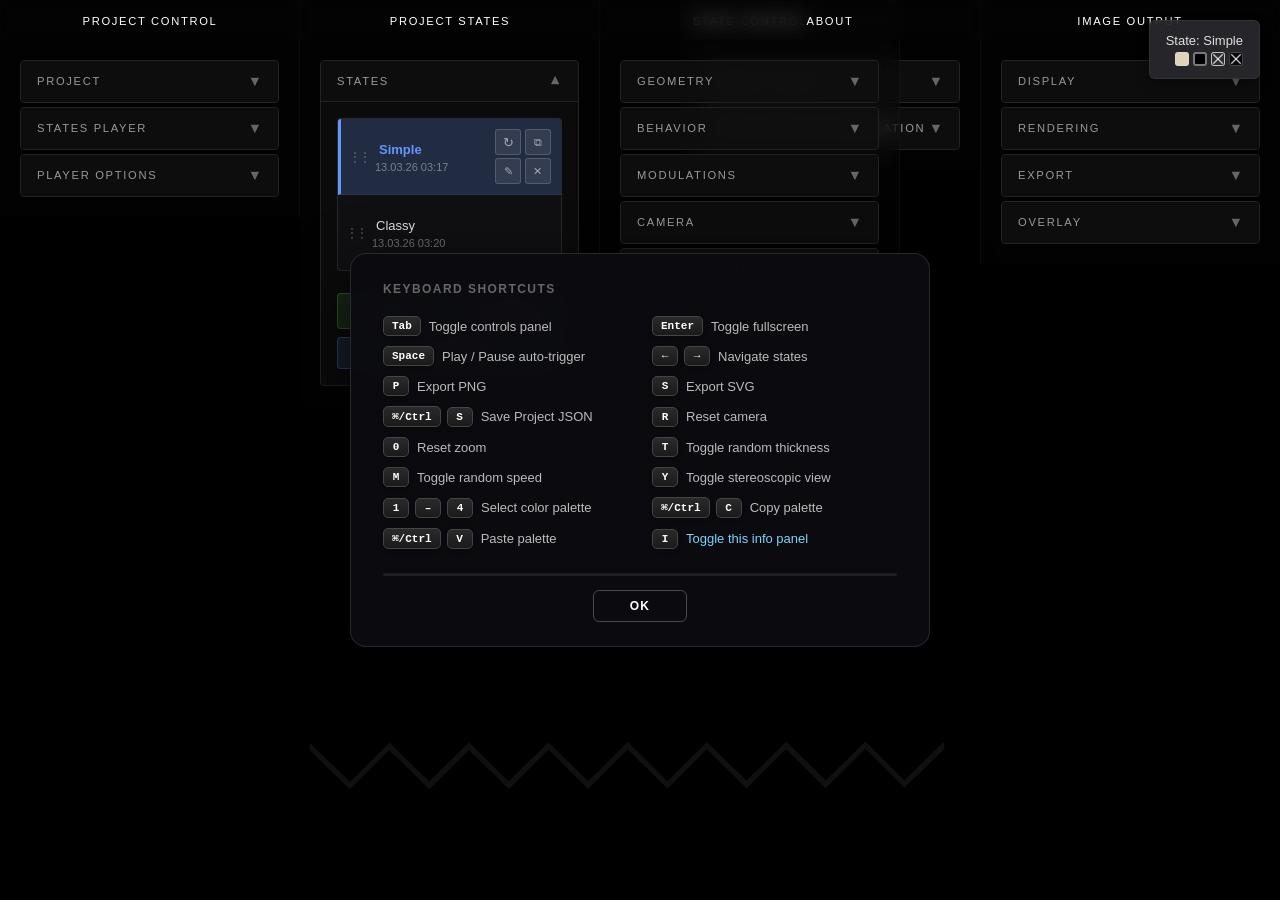
==== commit fbb7f3f2: "UI reorganization and performance optimization - Reorganize UI from 4-column to 5-column layout - Se" ====
--- a/index.html
+++ b/index.html
@@ -39,21 +39,24 @@
 
   <!-- Top Bar Menu for Column Toggles -->
   <div class="controls-topbar">
+    <div class="controls-topbar-item" data-target="controls-right">
+      <span>Project Control</span>
+    </div>
+    <div class="controls-topbar-item" data-target="controls-states">
+      <span>Project States</span>
+    </div>
+    <div class="controls-topbar-item" data-target="controls-state-params">
+      <span>State Control</span>
+    </div>
+    <div class="controls-topbar-item" data-target="controls-middle">
+      <span>About</span>
+    </div>
     <div class="controls-topbar-item" data-target="controls">
       <span>Image Output</span>
     </div>
-    <div class="controls-topbar-item" data-target="controls-middle">
-      <span>About</span>
-    </div>
-    <div class="controls-topbar-item" data-target="controls-state-params">
-      <span>State Control</span>
-    </div>
-    <div class="controls-topbar-item" data-target="controls-right">
-      <span>Project Control</span>
-    </div>
   </div>
 
-  <div class="controls">
+  <div class="controls startup-visible">
 
     <!-- Display -->
     <div class="section">
@@ -64,7 +67,7 @@
       <div class="section-content">
         <div class="section-body">
           <!-- Display Window -->
-          <button id="open-display-window">Add Instance</button>
+          <button id="open-display-window">Add Monitor Instance</button>
         </div>
       </div>
     </div>
@@ -140,7 +143,7 @@
             <label>Format</label>
             <div style="display:flex;gap:8px;margin-top:4px;">
               <button class="cap-btn active" data-format="webm" style="flex:1;width:auto;height:auto;padding:8px;">WebM</button>
-              <button class="cap-btn"        data-format="mp4"  style="flex:1;width:auto;height:auto;padding:8px;">MP4</button>
+              <button class="cap-btn"        data-format="gif"  style="flex:1;width:auto;height:auto;padding:8px;">GIF</button>
             </div>
           </div>
           <button id="export-video" style="width:100%;padding:12px;background:#5f1a1a;border:1px solid #8b2d2d;color:#ffe8e8;font-size:0.75rem;letter-spacing:0.15em;text-transform:uppercase;border-radius:4px;cursor:pointer;transition:all 0.2s;margin-top:10px;">Export Video</button>
@@ -204,7 +207,7 @@
 
   </div><!-- /.controls -->
 
-  <div class="controls-middle">
+  <div class="controls-middle startup-visible">
 
     <!-- About / Help -->
     <div class="section">
@@ -253,7 +256,7 @@
 
   </div><!-- /.controls-middle -->
 
-  <div class="controls-state-params">
+  <div class="controls-state-params startup-visible">
 
     <!-- Geometry -->
     <div class="section">
@@ -489,7 +492,7 @@
 
   </div><!-- /.controls-state-params -->
 
-  <div class="controls-right">
+  <div class="controls-right startup-visible">
 
     <!-- Project -->
     <div class="section">
@@ -509,15 +512,6 @@
             <button id="save-json" style="flex:1;padding:10px;background:#1a3a1a;border:1px solid #2d5f2d;color:#aaffaa;font-size:0.75rem;letter-spacing:0.12em;text-transform:uppercase;border-radius:4px;cursor:pointer;">Save</button>
             <button id="load-json" style="flex:1;padding:10px;background:#1a1a3a;border:1px solid #2d2d5f;color:#aaaaff;font-size:0.75rem;letter-spacing:0.12em;text-transform:uppercase;border-radius:4px;cursor:pointer;">Load</button>
             <input type="file" id="load-json-input" accept=".json" style="display:none;">
-          </div>
-          
-          <!-- Export Format -->
-          <div style="margin-top:12px;padding:10px;background:#1a1a1a;border:1px solid #333;">
-            <label style="display:block;font-size:0.7rem;color:#888;text-transform:uppercase;letter-spacing:0.08em;margin-bottom:6px;">Export Format</label>
-            <select id="export-format" style="width:100%;padding:8px;background:#0a0a0a;border:1px solid #333;color:#ccc;font-size:0.75rem;font-family:inherit;cursor:pointer;">
-              <option value="project">Project (full v2.0 with states)</option>
-              <option value="states">States Files (individual JSON files)</option>
-            </select>
           </div>
           
 
@@ -620,13 +614,17 @@
       </div>
     </div>
 
+  </div><!-- /.controls-right -->
+
+  <div class="controls-states startup-visible">
+
     <!-- States -->
     <div class="section">
-      <div class="section-header" data-section="states">
+      <div class="section-header active" data-section="states">
         <span class="section-title">States</span>
         <span class="section-toggle">▼</span>
       </div>
-      <div class="section-content">
+      <div class="section-content expanded">
         <div class="section-body">
           <!-- State Management -->
           <div class="state-panel">
@@ -650,7 +648,7 @@
       </div>
     </div>
 
-  </div><!-- /.controls-right -->
+  </div><!-- /.controls-states -->
 
   <div id="canvas-container">
     <div id="canvas-wrapper"></div>
--- a/css/controls.css
+++ b/css/controls.css
@@ -44,19 +44,23 @@
 
 /* Position each item to align with its column */
 .controls-topbar-item[data-target="controls"] {
+  right: 0;
+}
+
+.controls-topbar-item[data-target="controls-middle"] {
+  right: 300px;
+}
+
+.controls-topbar-item[data-target="controls-state-params"] {
+  left: 600px;
+}
+
+.controls-topbar-item[data-target="controls-states"] {
+  left: 300px;
+}
+
+.controls-topbar-item[data-target="controls-right"] {
   left: 0;
-}
-
-.controls-topbar-item[data-target="controls-middle"] {
-  left: 300px;
-}
-
-.controls-topbar-item[data-target="controls-state-params"] {
-  right: 300px;
-}
-
-.controls-topbar-item[data-target="controls-right"] {
-  right: 0;
 }
 
 .controls-topbar-item:hover {
@@ -77,6 +81,7 @@
 .controls,
 .controls-middle,
 .controls-state-params,
+.controls-states,
 .controls-right {
   max-height: 100vh;
 }
@@ -85,6 +90,7 @@
 .controls,
 .controls-middle,
 .controls-state-params,
+.controls-states,
 .controls-right {
   display: flex;
   flex-direction: column;
@@ -109,6 +115,7 @@
 .controls:not(.startup-visible):not(:hover):not(.hidden):not(.topbar-hovered),
 .controls-middle:not(.startup-visible):not(:hover):not(.hidden):not(.topbar-hovered),
 .controls-state-params:not(.startup-visible):not(:hover):not(.hidden):not(.topbar-hovered),
+.controls-states:not(.startup-visible):not(:hover):not(.hidden):not(.topbar-hovered),
 .controls-right:not(.startup-visible):not(:hover):not(.hidden):not(.topbar-hovered) {
   opacity: 0.24;
 }
@@ -116,69 +123,88 @@
 .controls::-webkit-scrollbar,
 .controls-middle::-webkit-scrollbar,
 .controls-state-params::-webkit-scrollbar,
+.controls-states::-webkit-scrollbar,
 .controls-right::-webkit-scrollbar {
   display: none;
 }
 
-/* Left panel positioning */
+/* Right panel positioning - Image Output */
 .controls {
+  right: 0;
+  border-left: 1px solid rgba(34, 34, 34, 0.3);
+}
+
+.controls.hidden {
+  transform: translateY(-100%);
+  opacity: 0;
+  pointer-events: none;
+}
+
+/* Global UI hidden - hide all panels regardless of individual state */
+body.global-ui-hidden .controls {
+  transform: translateY(-100%);
+  opacity: 0;
+  pointer-events: none;
+}
+
+/* Right-middle panel positioning - Documentation */
+.controls-middle {
+  right: 300px;
+  border-left: 1px solid rgba(34, 34, 34, 0.3);
+}
+
+.controls-middle.hidden {
+  transform: translateY(-100%);
+  opacity: 0;
+  pointer-events: none;
+}
+
+body.global-ui-hidden .controls-middle {
+  transform: translateY(-100%);
+  opacity: 0;
+  pointer-events: none;
+}
+
+/* Left-middle-2 panel positioning - State-specific parameters */
+.controls-state-params {
+  left: 600px;
+  border-right: 1px solid rgba(34, 34, 34, 0.3);
+}
+
+.controls-state-params.hidden {
+  transform: translateY(-100%);
+  opacity: 0;
+  pointer-events: none;
+}
+
+body.global-ui-hidden .controls-state-params {
+  transform: translateY(-100%);
+  opacity: 0;
+  pointer-events: none;
+}
+
+/* Left-middle panel positioning - Project States */
+.controls-states {
+  left: 300px;
+  border-right: 1px solid rgba(34, 34, 34, 0.3);
+}
+
+.controls-states.hidden {
+  transform: translateY(-100%);
+  opacity: 0;
+  pointer-events: none;
+}
+
+body.global-ui-hidden .controls-states {
+  transform: translateY(-100%);
+  opacity: 0;
+  pointer-events: none;
+}
+
+/* Left panel positioning - Project management */
+.controls-right {
   left: 0;
   border-right: 1px solid rgba(34, 34, 34, 0.3);
-}
-
-.controls.hidden {
-  transform: translateY(-100%);
-  opacity: 0;
-  pointer-events: none;
-}
-
-/* Global UI hidden - hide all panels regardless of individual state */
-body.global-ui-hidden .controls {
-  transform: translateY(-100%);
-  opacity: 0;
-  pointer-events: none;
-}
-
-/* Left-middle panel positioning - Documentation */
-.controls-middle {
-  left: 300px;
-  border-right: 1px solid rgba(34, 34, 34, 0.3);
-}
-
-.controls-middle.hidden {
-  transform: translateY(-100%);
-  opacity: 0;
-  pointer-events: none;
-}
-
-body.global-ui-hidden .controls-middle {
-  transform: translateY(-100%);
-  opacity: 0;
-  pointer-events: none;
-}
-
-/* Right-middle panel positioning - State-specific parameters */
-.controls-state-params {
-  right: 300px;
-  border-left: 1px solid rgba(34, 34, 34, 0.3);
-}
-
-.controls-state-params.hidden {
-  transform: translateY(-100%);
-  opacity: 0;
-  pointer-events: none;
-}
-
-body.global-ui-hidden .controls-state-params {
-  transform: translateY(-100%);
-  opacity: 0;
-  pointer-events: none;
-}
-
-/* Right panel positioning - Project management */
-.controls-right {
-  right: 0;
-  border-left: 1px solid rgba(34, 34, 34, 0.3);
 }
 
 .controls-right.hidden {
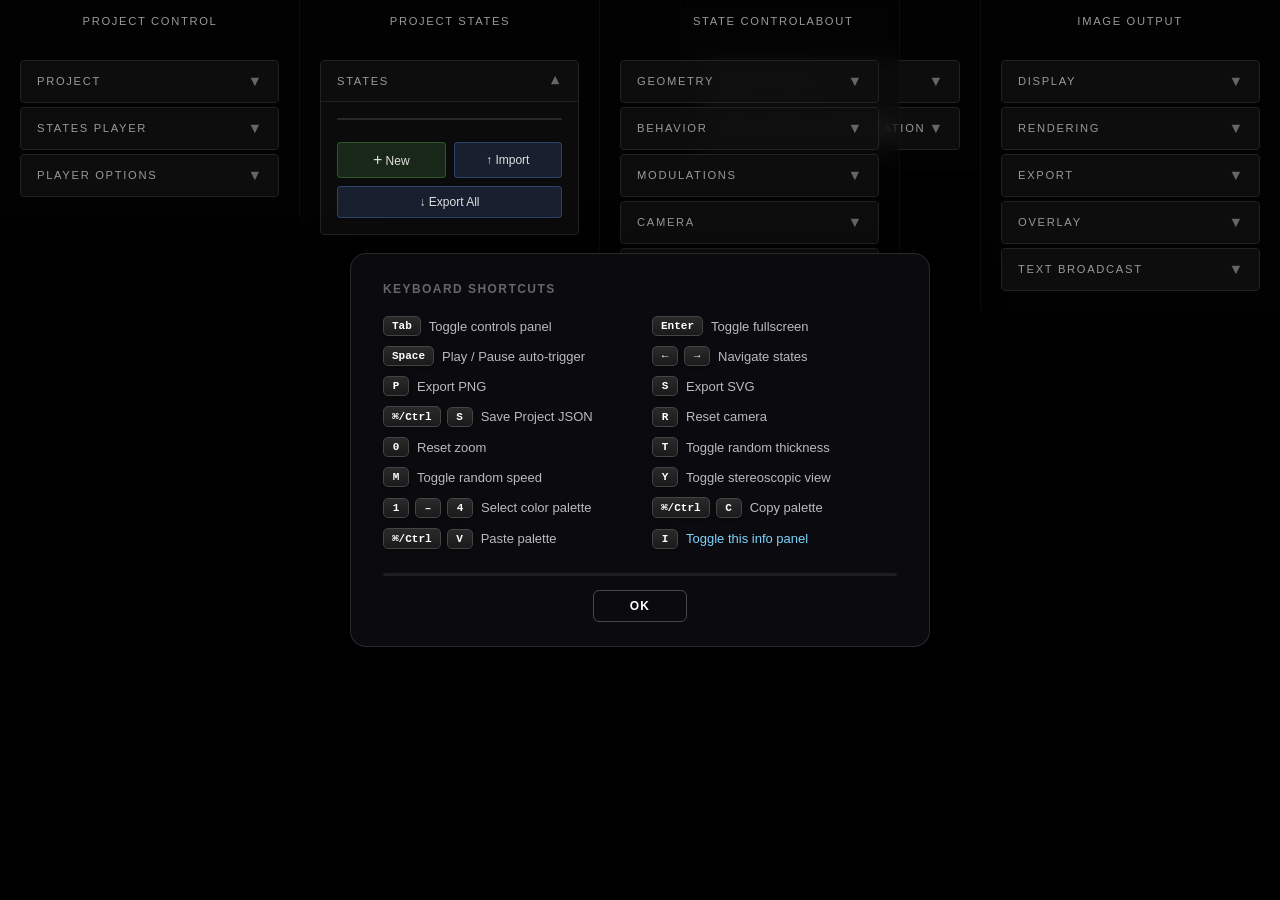
==== commit a103737a: "Optimization ugrade" ====
--- a/index.html
+++ b/index.html
@@ -15,7 +15,7 @@
   <meta property="og:type" content="website">
   <meta property="og:url" content="https://labs.delcourt.ch/mapping26/">
   <meta property="og:title" content="Mapping26">
-  <meta property="og:description" content="Generative zigzag space visualizer">
+  <meta property="og:description" content="Generative Editor Visualizer">
   <meta property="og:image" content="https://labs.delcourt.ch/mapping26/assets/appPreview/social-preview.jpg">
   <meta property="og:image:width" content="1200">
   <meta property="og:image:height" content="630">
@@ -23,6 +23,11 @@
   <meta name="twitter:title" content="Mapping26">
   <meta name="twitter:description" content="Generative zigzag space visualizer">
   <meta name="twitter:image" content="https://labs.delcourt.ch/mapping26/assets/appPreview/social-preview.jpg">
+
+  <!-- Google Fonts -->
+  <link rel="preconnect" href="https://fonts.googleapis.com">
+  <link rel="preconnect" href="https://fonts.gstatic.com" crossorigin>
+  <link href="https://fonts.googleapis.com/css2?family=Inter:wght@300;400;700&display=swap" rel="stylesheet">
 
   <!-- External CSS -->
   <link rel="stylesheet" href="css/main.css">
@@ -205,6 +210,95 @@
       </div>
     </div>
 
+    <!-- Text Broadcast Overlay -->
+    <div class="section">
+      <div class="section-header" data-section="text-overlay">
+        <span class="section-title">Text Broadcast</span>
+        <span class="section-toggle">▼</span>
+      </div>
+      <div class="section-content">
+        <div class="section-body">
+          <!-- Text Input -->
+          <div class="control-group">
+            <label>Message</label>
+            <input type="text" id="text-overlay-message" placeholder="Type message here..." maxlength="200" style="width:100%;padding:8px;background:#1a1a1a;border:1px solid #333;color:#ccc;font-size:0.85rem;border-radius:4px;">
+          </div>
+          
+          <!-- Send/Hide Toggle Button -->
+          <div class="control-group" style="margin-top:12px;">
+            <button id="text-overlay-toggle" class="text-overlay-btn" style="width:100%;padding:12px;background:#1a3a1a;border:1px solid #2d5f2d;color:#aaffaa;font-size:0.75rem;letter-spacing:0.12em;text-transform:uppercase;border-radius:4px;cursor:pointer;transition:all 0.2s;">
+              Send to Monitors
+            </button>
+          </div>
+          
+          <!-- Font Size Slider -->
+          <div class="control-group">
+            <label>Font Size <span style="color:#444">(px)</span></label>
+            <div class="slider-row">
+              <input type="range" id="text-overlay-size" min="40" max="200" step="1" value="48"/>
+              <span class="value-display" id="text-overlay-size-val">48</span>
+            </div>
+          </div>
+          
+          <!-- Fade Transition Duration Slider -->
+          <div class="control-group">
+            <label>Fade Transition <span style="color:#444">(seconds)</span></label>
+            <div class="slider-row">
+              <input type="range" id="text-fade-duration" min="0.1" max="3.0" step="0.1" value="0.5"/>
+              <span class="value-display" id="text-fade-duration-val">0.5</span>
+            </div>
+          </div>
+          
+          <!-- Opacity Slider -->
+          <div class="control-group">
+            <label>Opacity <span style="color:#444">(%)</span></label>
+            <div class="slider-row">
+              <input type="range" id="text-overlay-fade" min="0" max="100" step="1" value="100"/>
+              <span class="value-display" id="text-overlay-fade-val">100</span>
+            </div>
+          </div>
+          
+          <!-- Position Buttons -->
+          <div class="control-group">
+            <label>Position</label>
+            <div style="display:flex;gap:8px;margin-top:6px;">
+              <button class="text-position-btn" data-position="top" style="flex:1;padding:8px;font-size:0.75rem;text-transform:uppercase;border-radius:4px;cursor:pointer;">Top</button>
+              <button class="text-position-btn active" data-position="center" style="flex:1;padding:8px;font-size:0.75rem;text-transform:uppercase;border-radius:4px;cursor:pointer;">Center</button>
+              <button class="text-position-btn" data-position="bottom" style="flex:1;padding:8px;font-size:0.75rem;text-transform:uppercase;border-radius:4px;cursor:pointer;">Bottom</button>
+            </div>
+          </div>
+          
+          <!-- Text Alignment Buttons -->
+          <div class="control-group">
+            <label>Alignment</label>
+            <div style="display:flex;gap:8px;margin-top:6px;">
+              <button class="text-align-btn" data-align="left" style="flex:1;padding:8px;font-size:0.75rem;text-transform:uppercase;border-radius:4px;cursor:pointer;">Left</button>
+              <button class="text-align-btn active" data-align="center" style="flex:1;padding:8px;font-size:0.75rem;text-transform:uppercase;border-radius:4px;cursor:pointer;">Center</button>
+              <button class="text-align-btn" data-align="right" style="flex:1;padding:8px;font-size:0.75rem;text-transform:uppercase;border-radius:4px;cursor:pointer;">Right</button>
+            </div>
+          </div>
+          
+          <!-- Font Weight Buttons -->
+          <div class="control-group">
+            <label>Font Weight</label>
+            <div style="display:flex;gap:8px;margin-top:6px;">
+              <button class="text-weight-btn active" data-weight="300" style="flex:1;padding:8px;font-size:0.75rem;text-transform:uppercase;border-radius:4px;cursor:pointer;">Light</button>
+              <button class="text-weight-btn" data-weight="400" style="flex:1;padding:8px;font-size:0.75rem;text-transform:uppercase;border-radius:4px;cursor:pointer;">Normal</button>
+              <button class="text-weight-btn" data-weight="700" style="flex:1;padding:8px;font-size:0.75rem;text-transform:uppercase;border-radius:4px;cursor:pointer;">Bold</button>
+            </div>
+          </div>
+          
+          <!-- Text Color Picker -->
+          <div class="control-group">
+            <label>Text Color</label>
+            <div style="margin-top:8px;">
+              <input type="color" id="text-overlay-color" class="color-picker" value="#ffffff"/>
+            </div>
+          </div>
+        </div>
+      </div>
+    </div>
+
   </div><!-- /.controls -->
 
   <div class="controls-middle startup-visible">
@@ -656,6 +750,9 @@
     <img id="overlay-image" class="overlay-image overlay-mono" style="position:absolute;pointer-events:none;display:none;z-index:1000;transform-origin:center center;" />
     <img id="overlay-image-left" class="overlay-image overlay-stereo" style="position:absolute;pointer-events:none;display:none;z-index:1000;transform-origin:center center;" />
     <img id="overlay-image-right" class="overlay-image overlay-stereo" style="position:absolute;pointer-events:none;display:none;z-index:1000;transform-origin:center center;" />
+    
+    <!-- Text Broadcast Overlay -->
+    <div id="text-overlay-display" style="position:absolute;pointer-events:none;display:none;z-index:1001;top:50%;left:50%;transform:translate(-50%, -50%);font-family:'Inter', sans-serif;font-size:48px;font-weight:300;color:#ffffff;text-align:center;text-shadow:0 2px 8px rgba(0,0,0,0.5);max-width:80%;word-wrap:break-word;line-height:1;"></div>
   </div>
 
   <!-- Main Application Module -->
--- a/css/controls.css
+++ b/css/controls.css
@@ -822,3 +822,160 @@
   outline: none;
   border-color: #0087ff;
 }
+
+/* ═══════════════════════════════════════════════════════════════════════════
+   Text Message Overlay Button Styles
+   ═══════════════════════════════════════════════════════════════════════════ */
+
+.text-overlay-btn {
+  transition: all 0.2s ease;
+}
+
+.text-overlay-btn:hover:not(:disabled) {
+  transform: translateY(-1px);
+  box-shadow: 0 2px 8px rgba(0, 0, 0, 0.3);
+}
+
+.text-overlay-btn:active:not(:disabled) {
+  transform: translateY(0);
+}
+
+.text-overlay-btn:disabled {
+  opacity: 0.5;
+  cursor: not-allowed;
+  background: #2a2a2a !important;
+  color: #666 !important;
+  border-color: #444 !important;
+}
+
+.text-overlay-btn.hide {
+  background: #3a1a1a;
+  border-color: #5f2d2d;
+  color: #ffaaaa;
+}
+
+.text-overlay-btn.hide:hover:not(:disabled) {
+  background: #4a2020;
+  border-color: #802d2d;
+}
+
+/* Text Size Buttons */
+.text-size-btn {
+  transition: all 0.2s ease;
+}
+
+.text-size-btn:hover {
+  background: #252530 !important;
+  border-color: #555 !important;
+  color: #aaa !important;
+  transform: translateY(-1px);
+}
+
+.text-size-btn.active {
+  background: #2a2a3a !important;
+  border-color: #4a4aff !important;
+  color: #aaf !important;
+}
+
+.text-size-btn:active {
+  transform: translateY(0);
+}
+
+/* Text Position Buttons */
+.text-position-btn {
+  background: #1a1a1a;
+  border: 1px solid #333;
+  color: #888;
+  transition: all 0.2s ease;
+}
+
+.text-position-btn:hover {
+  background: #252530 !important;
+  border-color: #555 !important;
+  color: #aaa !important;
+  transform: translateY(-1px);
+}
+
+.text-position-btn.active {
+  background: #1a3a5f !important;
+  border-color: #26527a !important;
+  color: #88ccff !important;
+}
+
+.text-position-btn:active {
+  transform: translateY(0);
+}
+
+/* Text Color Buttons */
+.text-color-btn {
+  transition: all 0.2s ease;
+  position: relative;
+}
+
+.text-color-btn:hover {
+  transform: translateY(-1px);
+  box-shadow: 0 4px 12px rgba(0, 0, 0, 0.4);
+}
+
+.text-color-btn.active::after {
+  content: '✓';
+  position: absolute;
+  top: 2px;
+  right: 4px;
+  font-size: 0.9rem;
+  font-weight: bold;
+}
+
+.text-color-btn:active {
+  transform: translateY(0);
+}
+
+/* Text Alignment Buttons */
+.text-align-btn {
+  background: #1a1a1a;
+  border: 1px solid #333;
+  color: #888;
+  transition: all 0.2s ease;
+}
+
+.text-align-btn:hover {
+  background: #252530 !important;
+  border-color: #555 !important;
+  color: #aaa !important;
+  transform: translateY(-1px);
+}
+
+.text-align-btn.active {
+  background: #1a3a5f !important;
+  border-color: #26527a !important;
+  color: #88ccff !important;
+}
+
+.text-align-btn:active {
+  transform: translateY(0);
+}
+
+/* Text Weight Buttons */
+.text-weight-btn {
+  background: #1a1a1a;
+  border: 1px solid #333;
+  color: #888;
+  transition: all 0.2s ease;
+}
+
+.text-weight-btn:hover {
+  background: #252530 !important;
+  border-color: #555 !important;
+  color: #aaa !important;
+  transform: translateY(-1px);
+}
+
+.text-weight-btn.active {
+  background: #1a3a5f !important;
+  border-color: #26527a !important;
+  color: #88ccff !important;
+}
+
+.text-weight-btn:active {
+  transform: translateY(0);
+}
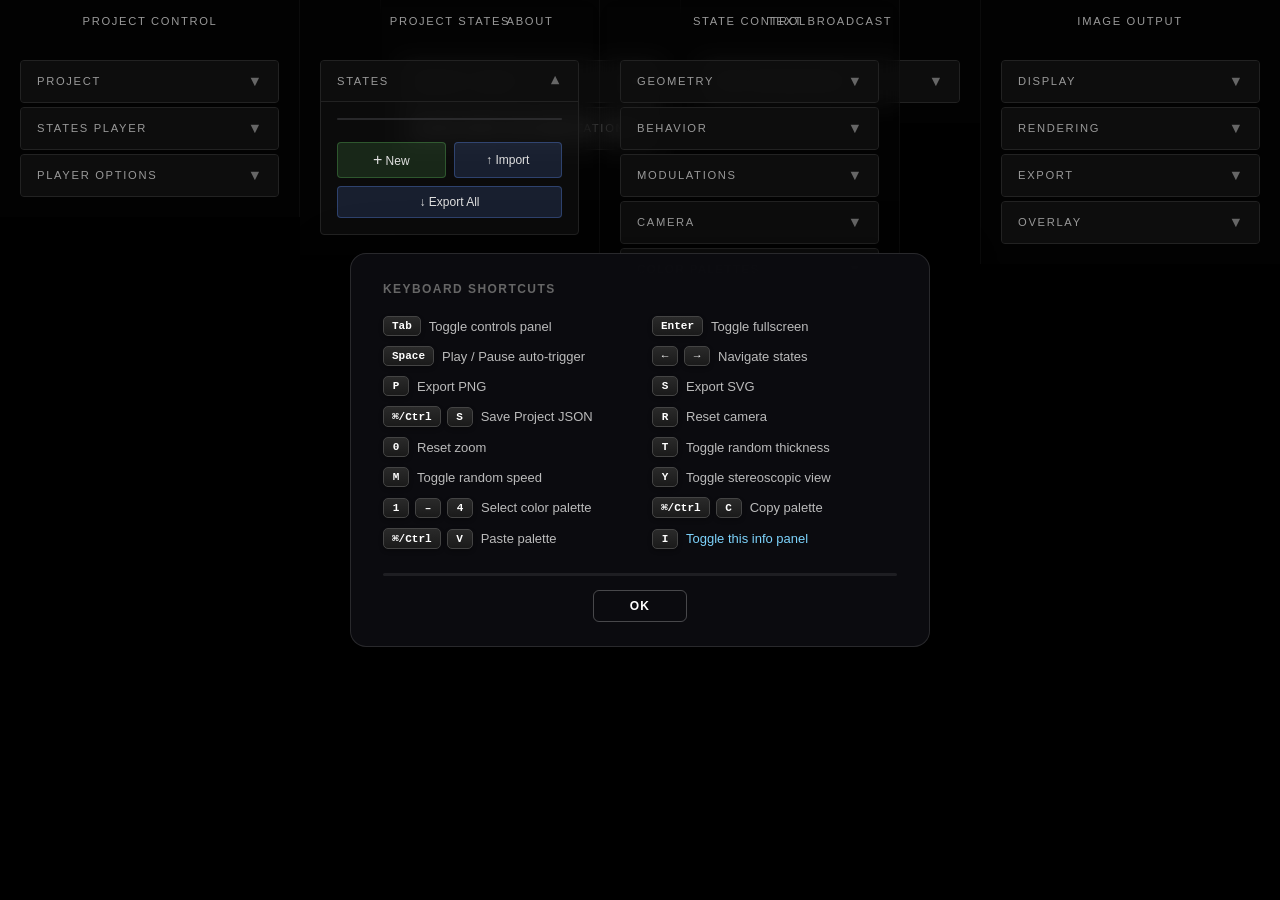
==== commit e8539d08: "Text Broadcast refinments. Aded new preset." ====
--- a/index.html
+++ b/index.html
@@ -27,7 +27,7 @@
   <!-- Google Fonts -->
   <link rel="preconnect" href="https://fonts.googleapis.com">
   <link rel="preconnect" href="https://fonts.gstatic.com" crossorigin>
-  <link href="https://fonts.googleapis.com/css2?family=Inter:wght@300;400;700&display=swap" rel="stylesheet">
+  <link href="https://rsms.me/inter/inter.css" rel="stylesheet">
 
   <!-- External CSS -->
   <link rel="stylesheet" href="css/main.css">
@@ -56,6 +56,9 @@
     <div class="controls-topbar-item" data-target="controls-middle">
       <span>About</span>
     </div>
+    <div class="controls-topbar-item" data-target="controls-text-broadcast">
+      <span>Text Broadcast</span>
+    </div>
     <div class="controls-topbar-item" data-target="controls">
       <span>Image Output</span>
     </div>
@@ -204,95 +207,6 @@
             <div class="slider-row">
               <input type="range" id="overlay-y" min="0" max="100" step="1" value="50"/>
               <span class="value-display" id="overlay-y-val">50</span>
-            </div>
-          </div>
-        </div>
-      </div>
-    </div>
-
-    <!-- Text Broadcast Overlay -->
-    <div class="section">
-      <div class="section-header" data-section="text-overlay">
-        <span class="section-title">Text Broadcast</span>
-        <span class="section-toggle">▼</span>
-      </div>
-      <div class="section-content">
-        <div class="section-body">
-          <!-- Text Input -->
-          <div class="control-group">
-            <label>Message</label>
-            <input type="text" id="text-overlay-message" placeholder="Type message here..." maxlength="200" style="width:100%;padding:8px;background:#1a1a1a;border:1px solid #333;color:#ccc;font-size:0.85rem;border-radius:4px;">
-          </div>
-          
-          <!-- Send/Hide Toggle Button -->
-          <div class="control-group" style="margin-top:12px;">
-            <button id="text-overlay-toggle" class="text-overlay-btn" style="width:100%;padding:12px;background:#1a3a1a;border:1px solid #2d5f2d;color:#aaffaa;font-size:0.75rem;letter-spacing:0.12em;text-transform:uppercase;border-radius:4px;cursor:pointer;transition:all 0.2s;">
-              Send to Monitors
-            </button>
-          </div>
-          
-          <!-- Font Size Slider -->
-          <div class="control-group">
-            <label>Font Size <span style="color:#444">(px)</span></label>
-            <div class="slider-row">
-              <input type="range" id="text-overlay-size" min="40" max="200" step="1" value="48"/>
-              <span class="value-display" id="text-overlay-size-val">48</span>
-            </div>
-          </div>
-          
-          <!-- Fade Transition Duration Slider -->
-          <div class="control-group">
-            <label>Fade Transition <span style="color:#444">(seconds)</span></label>
-            <div class="slider-row">
-              <input type="range" id="text-fade-duration" min="0.1" max="3.0" step="0.1" value="0.5"/>
-              <span class="value-display" id="text-fade-duration-val">0.5</span>
-            </div>
-          </div>
-          
-          <!-- Opacity Slider -->
-          <div class="control-group">
-            <label>Opacity <span style="color:#444">(%)</span></label>
-            <div class="slider-row">
-              <input type="range" id="text-overlay-fade" min="0" max="100" step="1" value="100"/>
-              <span class="value-display" id="text-overlay-fade-val">100</span>
-            </div>
-          </div>
-          
-          <!-- Position Buttons -->
-          <div class="control-group">
-            <label>Position</label>
-            <div style="display:flex;gap:8px;margin-top:6px;">
-              <button class="text-position-btn" data-position="top" style="flex:1;padding:8px;font-size:0.75rem;text-transform:uppercase;border-radius:4px;cursor:pointer;">Top</button>
-              <button class="text-position-btn active" data-position="center" style="flex:1;padding:8px;font-size:0.75rem;text-transform:uppercase;border-radius:4px;cursor:pointer;">Center</button>
-              <button class="text-position-btn" data-position="bottom" style="flex:1;padding:8px;font-size:0.75rem;text-transform:uppercase;border-radius:4px;cursor:pointer;">Bottom</button>
-            </div>
-          </div>
-          
-          <!-- Text Alignment Buttons -->
-          <div class="control-group">
-            <label>Alignment</label>
-            <div style="display:flex;gap:8px;margin-top:6px;">
-              <button class="text-align-btn" data-align="left" style="flex:1;padding:8px;font-size:0.75rem;text-transform:uppercase;border-radius:4px;cursor:pointer;">Left</button>
-              <button class="text-align-btn active" data-align="center" style="flex:1;padding:8px;font-size:0.75rem;text-transform:uppercase;border-radius:4px;cursor:pointer;">Center</button>
-              <button class="text-align-btn" data-align="right" style="flex:1;padding:8px;font-size:0.75rem;text-transform:uppercase;border-radius:4px;cursor:pointer;">Right</button>
-            </div>
-          </div>
-          
-          <!-- Font Weight Buttons -->
-          <div class="control-group">
-            <label>Font Weight</label>
-            <div style="display:flex;gap:8px;margin-top:6px;">
-              <button class="text-weight-btn active" data-weight="300" style="flex:1;padding:8px;font-size:0.75rem;text-transform:uppercase;border-radius:4px;cursor:pointer;">Light</button>
-              <button class="text-weight-btn" data-weight="400" style="flex:1;padding:8px;font-size:0.75rem;text-transform:uppercase;border-radius:4px;cursor:pointer;">Normal</button>
-              <button class="text-weight-btn" data-weight="700" style="flex:1;padding:8px;font-size:0.75rem;text-transform:uppercase;border-radius:4px;cursor:pointer;">Bold</button>
-            </div>
-          </div>
-          
-          <!-- Text Color Picker -->
-          <div class="control-group">
-            <label>Text Color</label>
-            <div style="margin-top:8px;">
-              <input type="color" id="text-overlay-color" class="color-picker" value="#ffffff"/>
             </div>
           </div>
         </div>
@@ -350,6 +264,98 @@
 
   </div><!-- /.controls-middle -->
 
+  <div class="controls-text-broadcast startup-visible">
+
+    <!-- Text Broadcast -->
+    <div class="section">
+      <div class="section-header" data-section="text-overlay">
+        <span class="section-title">Text Broadcast</span>
+        <span class="section-toggle">▼</span>
+      </div>
+      <div class="section-content">
+        <div class="section-body">
+          <!-- Text Input -->
+          <div class="control-group">
+            <label>Message</label>
+            <textarea id="text-overlay-message" placeholder="Type message here..." rows="3" style="width:100%;padding:8px;background:#1a1a1a;border:1px solid #333;color:#ccc;font-size:0.85rem;border-radius:4px;resize:vertical;font-family:inherit;line-height:1.4;"></textarea>
+          </div>
+          
+          <!-- Send/Hide Toggle Button -->
+          <div class="control-group" style="margin-top:12px;">
+            <button id="text-overlay-toggle" class="text-overlay-btn" style="width:100%;padding:12px;background:#1a3a1a;border:1px solid #2d5f2d;color:#aaffaa;font-size:0.75rem;letter-spacing:0.12em;text-transform:uppercase;border-radius:4px;cursor:pointer;transition:all 0.2s;">
+              Send to Monitors
+            </button>
+          </div>
+          
+          <!-- Font Size Slider -->
+          <div class="control-group">
+            <label>Font Size <span style="color:#444">(px)</span></label>
+            <div class="slider-row">
+              <input type="range" id="text-overlay-size" min="40" max="200" step="1" value="48"/>
+              <span class="value-display" id="text-overlay-size-val">48</span>
+            </div>
+          </div>
+          
+          <!-- Fade Transition Duration Slider -->
+          <div class="control-group">
+            <label>Fade Transition <span style="color:#444">(seconds)</span></label>
+            <div class="slider-row">
+              <input type="range" id="text-fade-duration" min="0.1" max="3.0" step="0.1" value="0.5"/>
+              <span class="value-display" id="text-fade-duration-val">0.5</span>
+            </div>
+          </div>
+          
+          <!-- Opacity Slider -->
+          <div class="control-group">
+            <label>Opacity <span style="color:#444">(%)</span></label>
+            <div class="slider-row">
+              <input type="range" id="text-overlay-fade" min="0" max="100" step="1" value="100"/>
+              <span class="value-display" id="text-overlay-fade-val">100</span>
+            </div>
+          </div>
+          
+          <!-- Position Buttons -->
+          <div class="control-group">
+            <label>Position</label>
+            <div style="display:flex;gap:8px;margin-top:6px;">
+              <button class="text-position-btn" data-position="top" style="flex:1;padding:8px;font-size:0.75rem;text-transform:uppercase;border-radius:4px;cursor:pointer;">Top</button>
+              <button class="text-position-btn active" data-position="center" style="flex:1;padding:8px;font-size:0.75rem;text-transform:uppercase;border-radius:4px;cursor:pointer;">Center</button>
+              <button class="text-position-btn" data-position="bottom" style="flex:1;padding:8px;font-size:0.75rem;text-transform:uppercase;border-radius:4px;cursor:pointer;">Bottom</button>
+            </div>
+          </div>
+          
+          <!-- Text Alignment Buttons -->
+          <div class="control-group">
+            <label>Alignment</label>
+            <div style="display:flex;gap:8px;margin-top:6px;">
+              <button class="text-align-btn" data-align="left" style="flex:1;padding:8px;font-size:0.75rem;text-transform:uppercase;border-radius:4px;cursor:pointer;">Left</button>
+              <button class="text-align-btn active" data-align="center" style="flex:1;padding:8px;font-size:0.75rem;text-transform:uppercase;border-radius:4px;cursor:pointer;">Center</button>
+              <button class="text-align-btn" data-align="right" style="flex:1;padding:8px;font-size:0.75rem;text-transform:uppercase;border-radius:4px;cursor:pointer;">Right</button>
+            </div>
+          </div>
+          
+          <!-- Font Weight Slider -->
+          <div class="control-group">
+            <label>Font Weight</label>
+            <div class="slider-row">
+              <input type="range" id="text-overlay-weight" min="100" max="900" step="1" value="500"/>
+              <span class="value-display" id="text-overlay-weight-val">500</span>
+            </div>
+          </div>
+          
+          <!-- Text Color Picker -->
+          <div class="control-group">
+            <label>Text Color</label>
+            <div style="margin-top:8px;">
+              <input type="color" id="text-overlay-color" class="color-picker" value="#ffffff"/>
+            </div>
+          </div>
+        </div>
+      </div>
+    </div>
+
+  </div><!-- /.controls-text-broadcast -->
+
   <div class="controls-state-params startup-visible">
 
     <!-- Geometry -->
@@ -752,7 +758,7 @@
     <img id="overlay-image-right" class="overlay-image overlay-stereo" style="position:absolute;pointer-events:none;display:none;z-index:1000;transform-origin:center center;" />
     
     <!-- Text Broadcast Overlay -->
-    <div id="text-overlay-display" style="position:absolute;pointer-events:none;display:none;z-index:1001;top:50%;left:50%;transform:translate(-50%, -50%);font-family:'Inter', sans-serif;font-size:48px;font-weight:300;color:#ffffff;text-align:center;text-shadow:0 2px 8px rgba(0,0,0,0.5);max-width:80%;word-wrap:break-word;line-height:1;"></div>
+    <div id="text-overlay-display" style="position:absolute;pointer-events:none;display:none;z-index:1001;top:50%;left:50%;transform:translate(-50%, -50%);font-family:'Inter var', Inter, sans-serif;font-size:48px;font-weight:500;color:#ffffff;text-align:center;text-shadow:0 2px 8px rgba(0,0,0,0.5);max-width:80%;white-space:pre-wrap;word-wrap:break-word;line-height:1.2;font-feature-settings:'cv08','ss01';font-variation-settings:'wght' 500;"></div>
   </div>
 
   <!-- Main Application Module -->
@@ -788,6 +794,29 @@
     </div>
   </div>
 
+  <!-- Preset Loader Modal -->
+  <div id="preset-loader-modal" class="preset-loader-modal hidden">
+    <div class="preset-loader-inner">
+      <h3 class="preset-loader-title">Load Project</h3>
+      
+      <!-- Preset List Container -->
+      <div class="preset-loader-list" id="preset-loader-list">
+        <!-- Presets will be populated dynamically -->
+        <div class="preset-loader-loading">Loading presets...</div>
+      </div>
+      
+      <!-- Load from File Button -->
+      <button id="preset-loader-file-btn" class="preset-loader-file-btn">
+        <span>📁</span>
+        <span>Load from File</span>
+      </button>
+      
+      <div class="preset-loader-footer">
+        <button id="preset-loader-close" class="preset-loader-close">Close</button>
+      </div>
+    </div>
+  </div>
+
   <!-- PWA Service Worker -->
   <script>
     if ('serviceWorker' in navigator) {
--- a/css/main.css
+++ b/css/main.css
@@ -180,6 +180,227 @@
 }
 
 /* ═══════════════════════════════════════════════════════════════════════════
+   PRESET LOADER MODAL
+   ═══════════════════════════════════════════════════════════════════════════ */
+
+.preset-loader-modal {
+  position: fixed;
+  top: 50%;
+  left: 50%;
+  transform: translate(-50%, -50%);
+  z-index: 4000;
+  transition: opacity 0.4s ease, visibility 0.4s ease;
+}
+
+.preset-loader-modal.hidden {
+  opacity: 0;
+  visibility: hidden;
+  pointer-events: none;
+}
+
+.preset-loader-inner {
+  background: rgba(12, 12, 16, 0.96);
+  border: 1px solid rgba(255, 255, 255, 0.12);
+  border-radius: 16px;
+  padding: 28px 32px 24px;
+  max-width: 600px;
+  width: 90vw;
+  max-height: 80vh;
+  backdrop-filter: blur(12px);
+  box-shadow: 0 24px 64px rgba(0, 0, 0, 0.8);
+  display: flex;
+  flex-direction: column;
+}
+
+.preset-loader-title {
+  font-size: 12px;
+  font-weight: 700;
+  color: #666;
+  text-transform: uppercase;
+  letter-spacing: 0.12em;
+  margin-bottom: 20px;
+}
+
+.preset-loader-list {
+  overflow-y: scroll; /* Changed from auto to scroll - always show scrollbar */
+  overflow-x: hidden;
+  max-height: 400px;
+  margin-bottom: 20px;
+  border: 1px solid rgba(255, 255, 255, 0.08);
+  border-radius: 8px;
+  background: rgba(0, 0, 0, 0.3);
+  
+  /* Firefox scrollbar */
+  scrollbar-width: thin;
+  scrollbar-color: #555 #000;
+}
+
+/* Webkit browsers (Chrome, Safari, Edge) */
+.preset-loader-list::-webkit-scrollbar {
+  width: 4px;
+}
+
+.preset-loader-list::-webkit-scrollbar-track {
+  background: #000;
+  border-radius: 2px;
+}
+
+.preset-loader-list::-webkit-scrollbar-thumb {
+  background: #555;
+  border-radius: 2px;
+  transition: background 0.2s ease;
+}
+
+.preset-loader-list::-webkit-scrollbar-thumb:hover {
+  background: #777;
+}
+
+.preset-loader-loading {
+  padding: 40px 20px;
+  text-align: center;
+  color: #666;
+  font-size: 13px;
+}
+
+.preset-loader-item {
+  display: grid;
+  grid-template-columns: 1fr auto;
+  align-items: center;
+  padding: 16px 20px;
+  border-bottom: 1px solid rgba(255, 255, 255, 0.06);
+  transition: background 0.2s ease;
+}
+
+.preset-loader-item:last-child {
+  border-bottom: none;
+}
+
+.preset-loader-item:hover {
+  background: rgba(255, 255, 255, 0.05);
+}
+
+.preset-loader-item-info {
+  display: flex;
+  flex-direction: column;
+  gap: 4px;
+}
+
+.preset-loader-item-name {
+  font-size: 14px;
+  color: #fff;
+  font-weight: 500;
+}
+
+.preset-loader-item-type {
+  font-size: 11px;
+  color: #666;
+  text-transform: uppercase;
+  letter-spacing: 0.08em;
+}
+
+.preset-loader-item-load {
+  background: rgba(74, 158, 255, 0.15);
+  color: #4a9eff;
+  border: 1px solid rgba(74, 158, 255, 0.3);
+  padding: 8px 20px;
+  font-size: 11px;
+  font-weight: 600;
+  border-radius: 6px;
+  cursor: pointer;
+  transition: all 0.2s ease;
+  text-transform: uppercase;
+  letter-spacing: 0.1em;
+}
+
+.preset-loader-item-load:hover {
+  background: rgba(74, 158, 255, 0.25);
+  border-color: rgba(74, 158, 255, 0.5);
+}
+
+.preset-loader-item-load:active {
+  background: rgba(74, 158, 255, 0.35);
+  transform: scale(0.98);
+}
+
+.preset-loader-file-btn {
+  width: 100%;
+  background: rgba(255, 255, 255, 0.08);
+  color: #fff;
+  border: 1px solid rgba(255, 255, 255, 0.15);
+  padding: 12px 20px;
+  font-size: 12px;
+  font-weight: 600;
+  border-radius: 8px;
+  cursor: pointer;
+  transition: all 0.2s ease;
+  text-transform: uppercase;
+  letter-spacing: 0.1em;
+  display: flex;
+  align-items: center;
+  justify-content: center;
+  gap: 10px;
+  margin-bottom: 16px;
+}
+
+.preset-loader-file-btn:hover {
+  background: rgba(255, 255, 255, 0.12);
+  border-color: rgba(255, 255, 255, 0.25);
+}
+
+.preset-loader-file-btn:active {
+  background: rgba(255, 255, 255, 0.06);
+  transform: scale(0.98);
+}
+
+.preset-loader-footer {
+  display: flex;
+  justify-content: center;
+}
+
+.preset-loader-close {
+  background: transparent;
+  color: #fff;
+  border: 1px solid rgba(255, 255, 255, 0.25);
+  padding: 8px 36px;
+  font-size: 12px;
+  font-weight: 600;
+  border-radius: 6px;
+  cursor: pointer;
+  transition: background 0.2s ease, border-color 0.2s ease;
+  text-transform: uppercase;
+  letter-spacing: 0.1em;
+}
+
+.preset-loader-close:hover {
+  background: rgba(255, 255, 255, 0.1);
+  border-color: rgba(255, 255, 255, 0.45);
+}
+
+.preset-loader-close:active {
+  background: rgba(255, 255, 255, 0.05);
+}
+
+/* Responsive adjustments for preset loader */
+@media (max-width: 640px) {
+  .preset-loader-inner {
+    padding: 24px 20px 20px;
+    max-width: 95vw;
+  }
+  
+  .preset-loader-list {
+    max-height: 300px;
+  }
+  
+  .preset-loader-item {
+    padding: 14px 16px;
+  }
+  
+  .preset-loader-item-name {
+    font-size: 13px;
+  }
+}
+
+/* ═══════════════════════════════════════════════════════════════════════════
    MINI NOTIFICATION TOAST
    ═══════════════════════════════════════════════════════════════════════════ */
 
--- a/css/controls.css
+++ b/css/controls.css
@@ -47,8 +47,12 @@
   right: 0;
 }
 
+.controls-topbar-item[data-target="controls-text-broadcast"] {
+  right: 300px;
+}
+
 .controls-topbar-item[data-target="controls-middle"] {
-  right: 300px;
+  right: 600px;
 }
 
 .controls-topbar-item[data-target="controls-state-params"] {
@@ -80,6 +84,7 @@
 /* Adjust control panels height */
 .controls,
 .controls-middle,
+.controls-text-broadcast,
 .controls-state-params,
 .controls-states,
 .controls-right {
@@ -89,6 +94,7 @@
 /* Shared styles for all control panels */
 .controls,
 .controls-middle,
+.controls-text-broadcast,
 .controls-state-params,
 .controls-states,
 .controls-right {
@@ -114,6 +120,7 @@
 /* Reduced opacity after startup when not hovered */
 .controls:not(.startup-visible):not(:hover):not(.hidden):not(.topbar-hovered),
 .controls-middle:not(.startup-visible):not(:hover):not(.hidden):not(.topbar-hovered),
+.controls-text-broadcast:not(.startup-visible):not(:hover):not(.hidden):not(.topbar-hovered),
 .controls-state-params:not(.startup-visible):not(:hover):not(.hidden):not(.topbar-hovered),
 .controls-states:not(.startup-visible):not(:hover):not(.hidden):not(.topbar-hovered),
 .controls-right:not(.startup-visible):not(:hover):not(.hidden):not(.topbar-hovered) {
@@ -122,6 +129,7 @@
 
 .controls::-webkit-scrollbar,
 .controls-middle::-webkit-scrollbar,
+.controls-text-broadcast::-webkit-scrollbar,
 .controls-state-params::-webkit-scrollbar,
 .controls-states::-webkit-scrollbar,
 .controls-right::-webkit-scrollbar {
@@ -149,17 +157,35 @@
 
 /* Right-middle panel positioning - Documentation */
 .controls-middle {
+  right: 600px;
+  border-left: 1px solid rgba(34, 34, 34, 0.3);
+}
+
+.controls-middle.hidden {
+  transform: translateY(-100%);
+  opacity: 0;
+  pointer-events: none;
+}
+
+body.global-ui-hidden .controls-middle {
+  transform: translateY(-100%);
+  opacity: 0;
+  pointer-events: none;
+}
+
+/* Text Broadcast panel positioning */
+.controls-text-broadcast {
   right: 300px;
   border-left: 1px solid rgba(34, 34, 34, 0.3);
 }
 
-.controls-middle.hidden {
-  transform: translateY(-100%);
-  opacity: 0;
-  pointer-events: none;
-}
-
-body.global-ui-hidden .controls-middle {
+.controls-text-broadcast.hidden {
+  transform: translateY(-100%);
+  opacity: 0;
+  pointer-events: none;
+}
+
+body.global-ui-hidden .controls-text-broadcast {
   transform: translateY(-100%);
   opacity: 0;
   pointer-events: none;
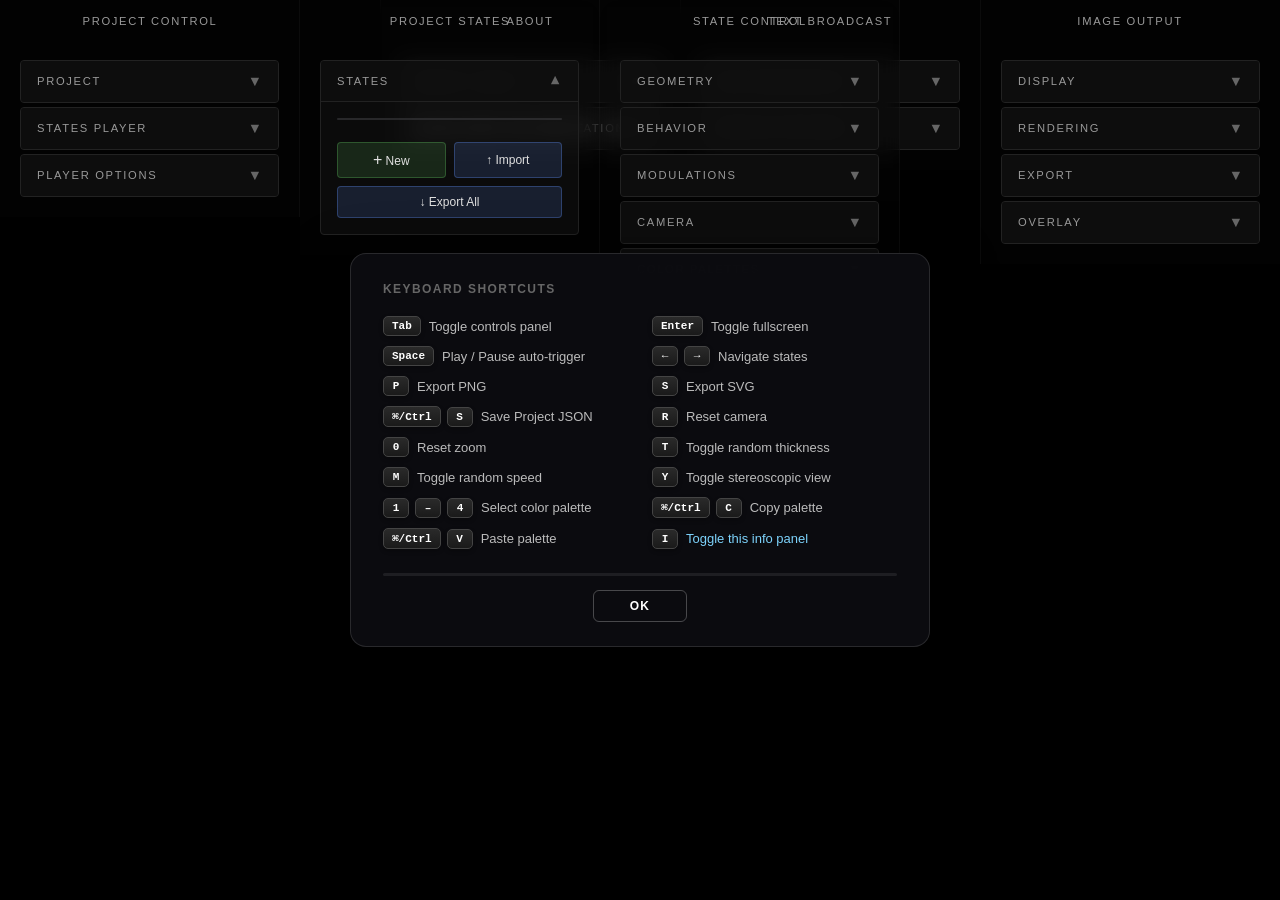
==== commit 12a2baee: "Text Brodcast UI update" ====
--- a/index.html
+++ b/index.html
@@ -286,7 +286,18 @@
               Send to Monitors
             </button>
           </div>
-          
+        </div>
+      </div>
+    </div>
+
+    <!-- Display Options -->
+    <div class="section">
+      <div class="section-header" data-section="text-display-options">
+        <span class="section-title">Display Options</span>
+        <span class="section-toggle">▼</span>
+      </div>
+      <div class="section-content">
+        <div class="section-body">
           <!-- Font Size Slider -->
           <div class="control-group">
             <label>Font Size <span style="color:#444">(px)</span></label>
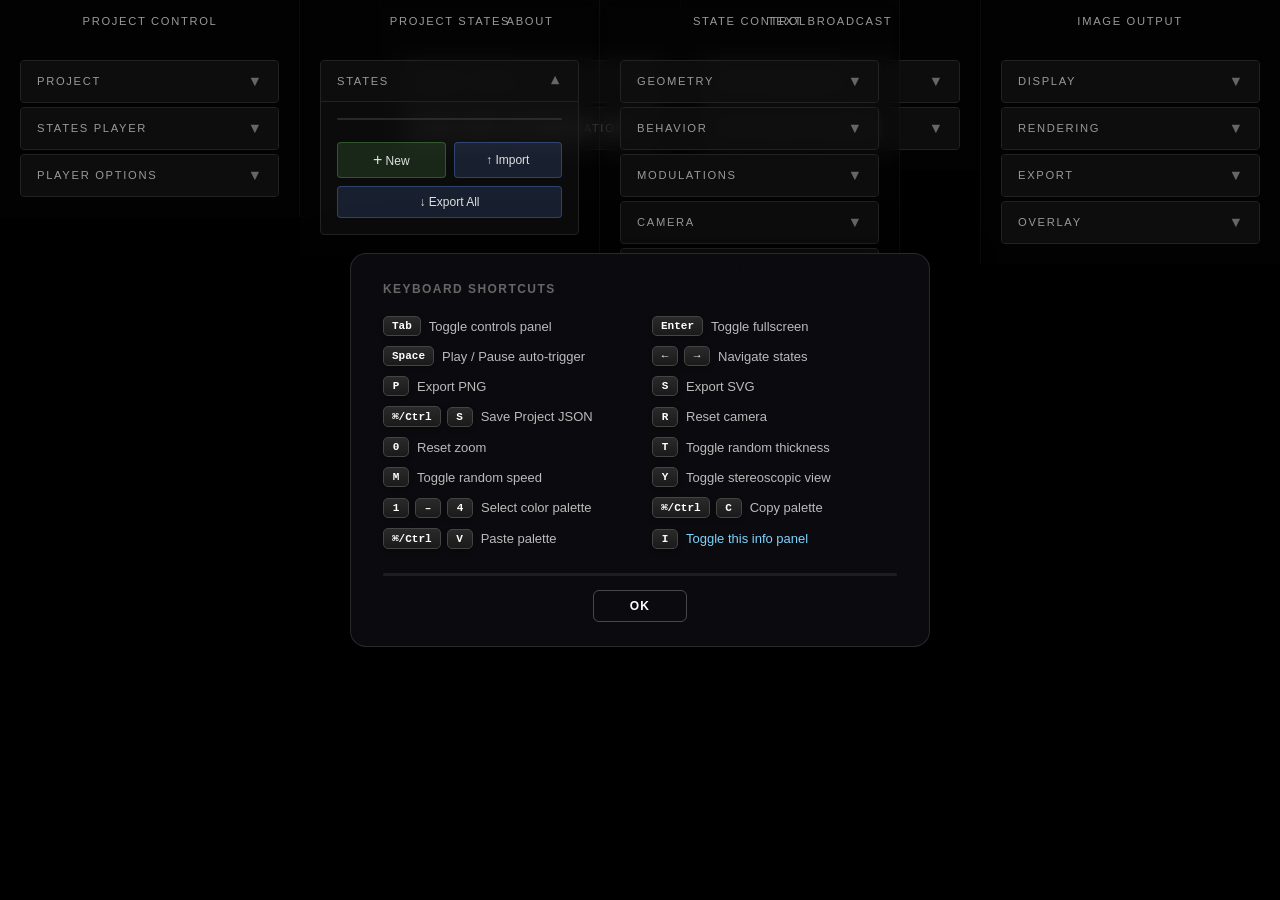
==== commit de6e5ebf: "360 Migration in the works." ====
--- a/index.html
+++ b/index.html
@@ -3,26 +3,26 @@
 <head>
   <meta charset="UTF-8">
   <meta name="viewport" content="width=device-width, initial-scale=1.0">
-  <title>Mapping26</title>
+  <title>SpaceFlow2700</title>
   <link rel="manifest" href="manifest.json">
   <meta name="theme-color" content="#000000">
   <meta name="apple-mobile-web-app-capable" content="yes">
   <meta name="apple-mobile-web-app-status-bar-style" content="black">
-  <meta name="apple-mobile-web-app-title" content="Mapping26">
+  <meta name="apple-mobile-web-app-title" content="SpaceFlow2701">
   <link rel="apple-touch-icon" href="assets/icons/icon-192x192.png">
 
   <!-- Open Graph / Social Preview -->
   <meta property="og:type" content="website">
-  <meta property="og:url" content="https://labs.delcourt.ch/mapping26/">
-  <meta property="og:title" content="Mapping26">
+  <meta property="og:url" content="https://labs.delcourt.ch/spaceflow2701/">
+  <meta property="og:title" content="SpaceFlow2701">
   <meta property="og:description" content="Generative Editor Visualizer">
-  <meta property="og:image" content="https://labs.delcourt.ch/mapping26/assets/appPreview/social-preview.jpg">
+  <meta property="og:image" content="https://labs.delcourt.ch/spaceflow2701/assets/appPreview/social-preview.jpg">
   <meta property="og:image:width" content="1200">
   <meta property="og:image:height" content="630">
   <meta name="twitter:card" content="summary_large_image">
-  <meta name="twitter:title" content="Mapping26">
+  <meta name="twitter:title" content="SpaceFlow2701">
   <meta name="twitter:description" content="Generative zigzag space visualizer">
-  <meta name="twitter:image" content="https://labs.delcourt.ch/mapping26/assets/appPreview/social-preview.jpg">
+  <meta name="twitter:image" content="https://labs.delcourt.ch/spaceflow2701/assets/appPreview/social-preview.jpg">
 
   <!-- Google Fonts -->
   <link rel="preconnect" href="https://fonts.googleapis.com">
@@ -258,6 +258,9 @@
           <button id="doc-patch-system-fr" class="about-btn hidden" data-lang="fr">Architecture Système de Patches</button>
           <button id="doc-preset-format" class="about-btn">Preset JSON Format</button>
           <button id="doc-update-presets" class="about-btn">Update Presets Guide</button>
+          <button id="doc-360-strategy" class="about-btn">360° Equirectangular Strategy</button>
+          <button id="doc-360-implementation" class="about-btn">360° Implementation Guide</button>
+          <button id="doc-360-gui-integration" class="about-btn">360° GUI Integration Strategy</button>
         </div>
       </div>
     </div>
@@ -290,10 +293,10 @@
       </div>
     </div>
 
-    <!-- Display Options -->
+    <!-- Text Display Params -->
     <div class="section">
       <div class="section-header" data-section="text-display-options">
-        <span class="section-title">Display Options</span>
+        <span class="section-title">Text Display Params</span>
         <span class="section-toggle">▼</span>
       </div>
       <div class="section-content">
